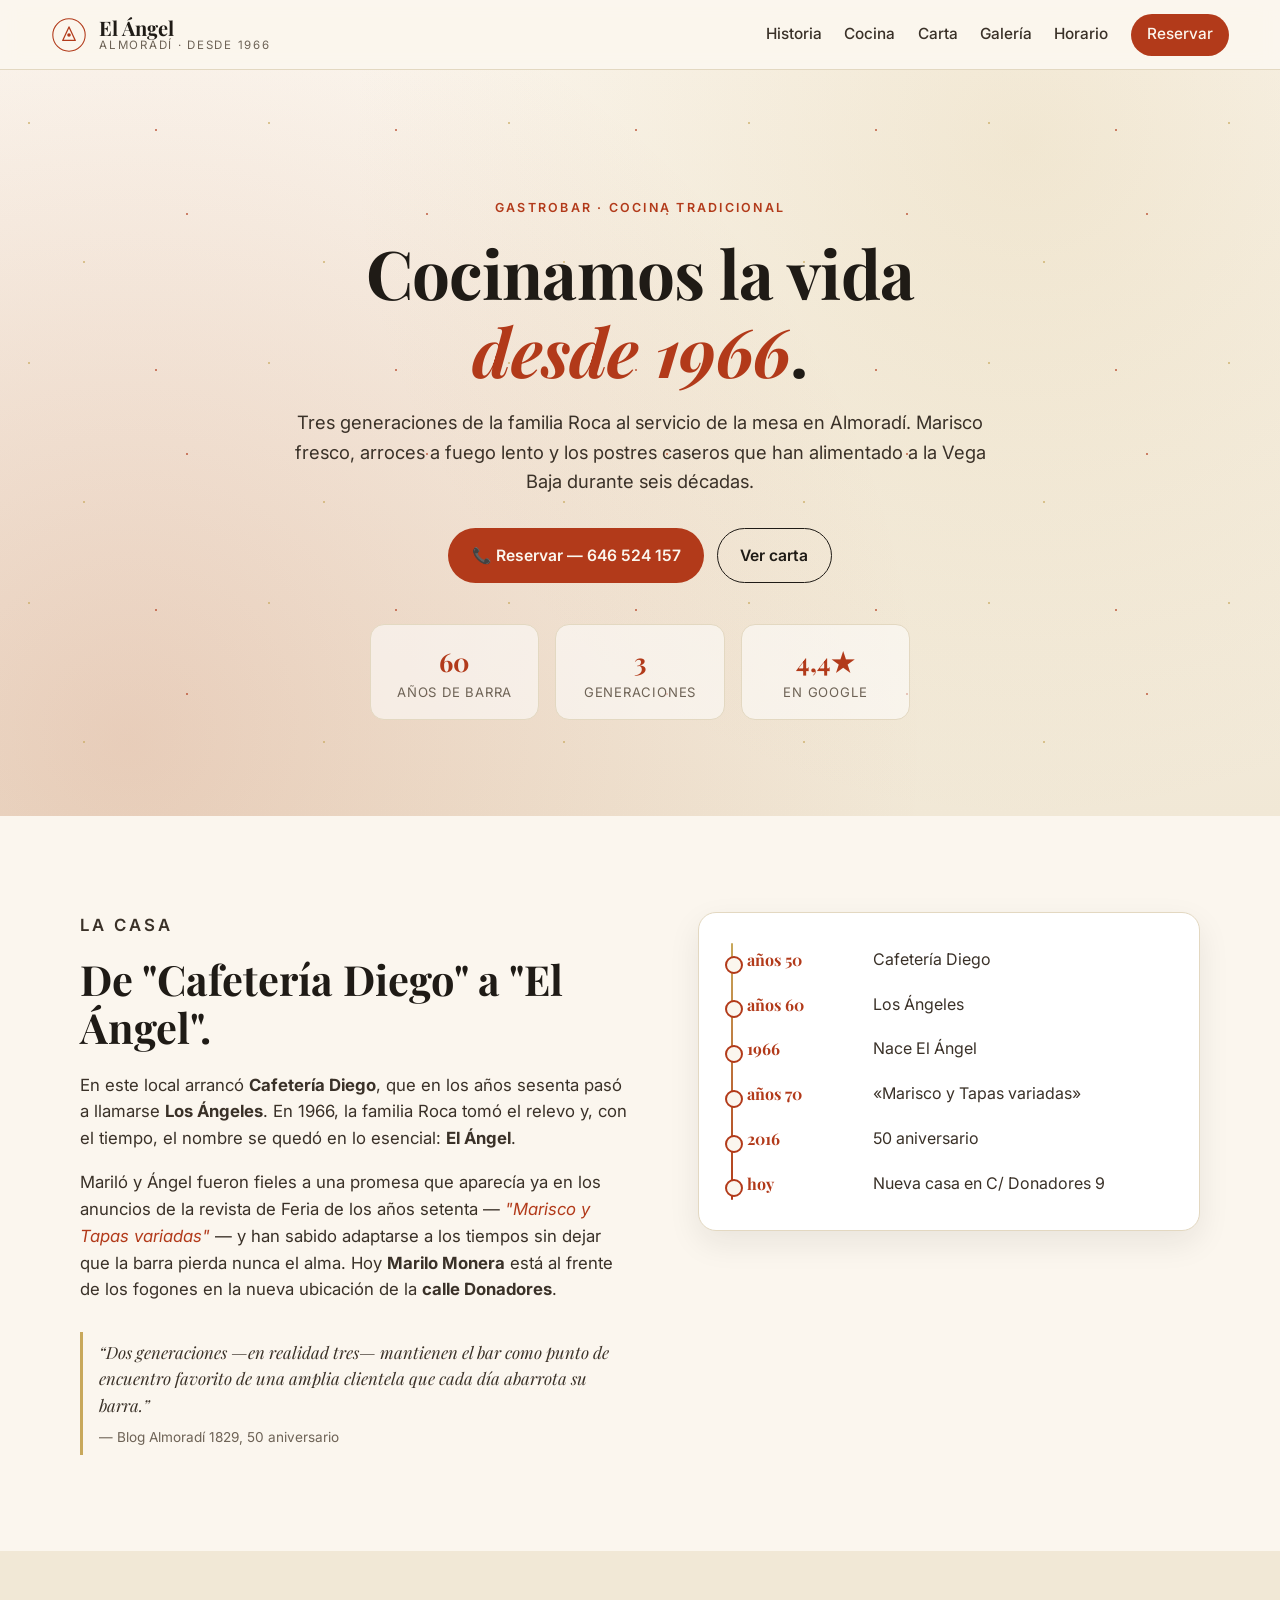
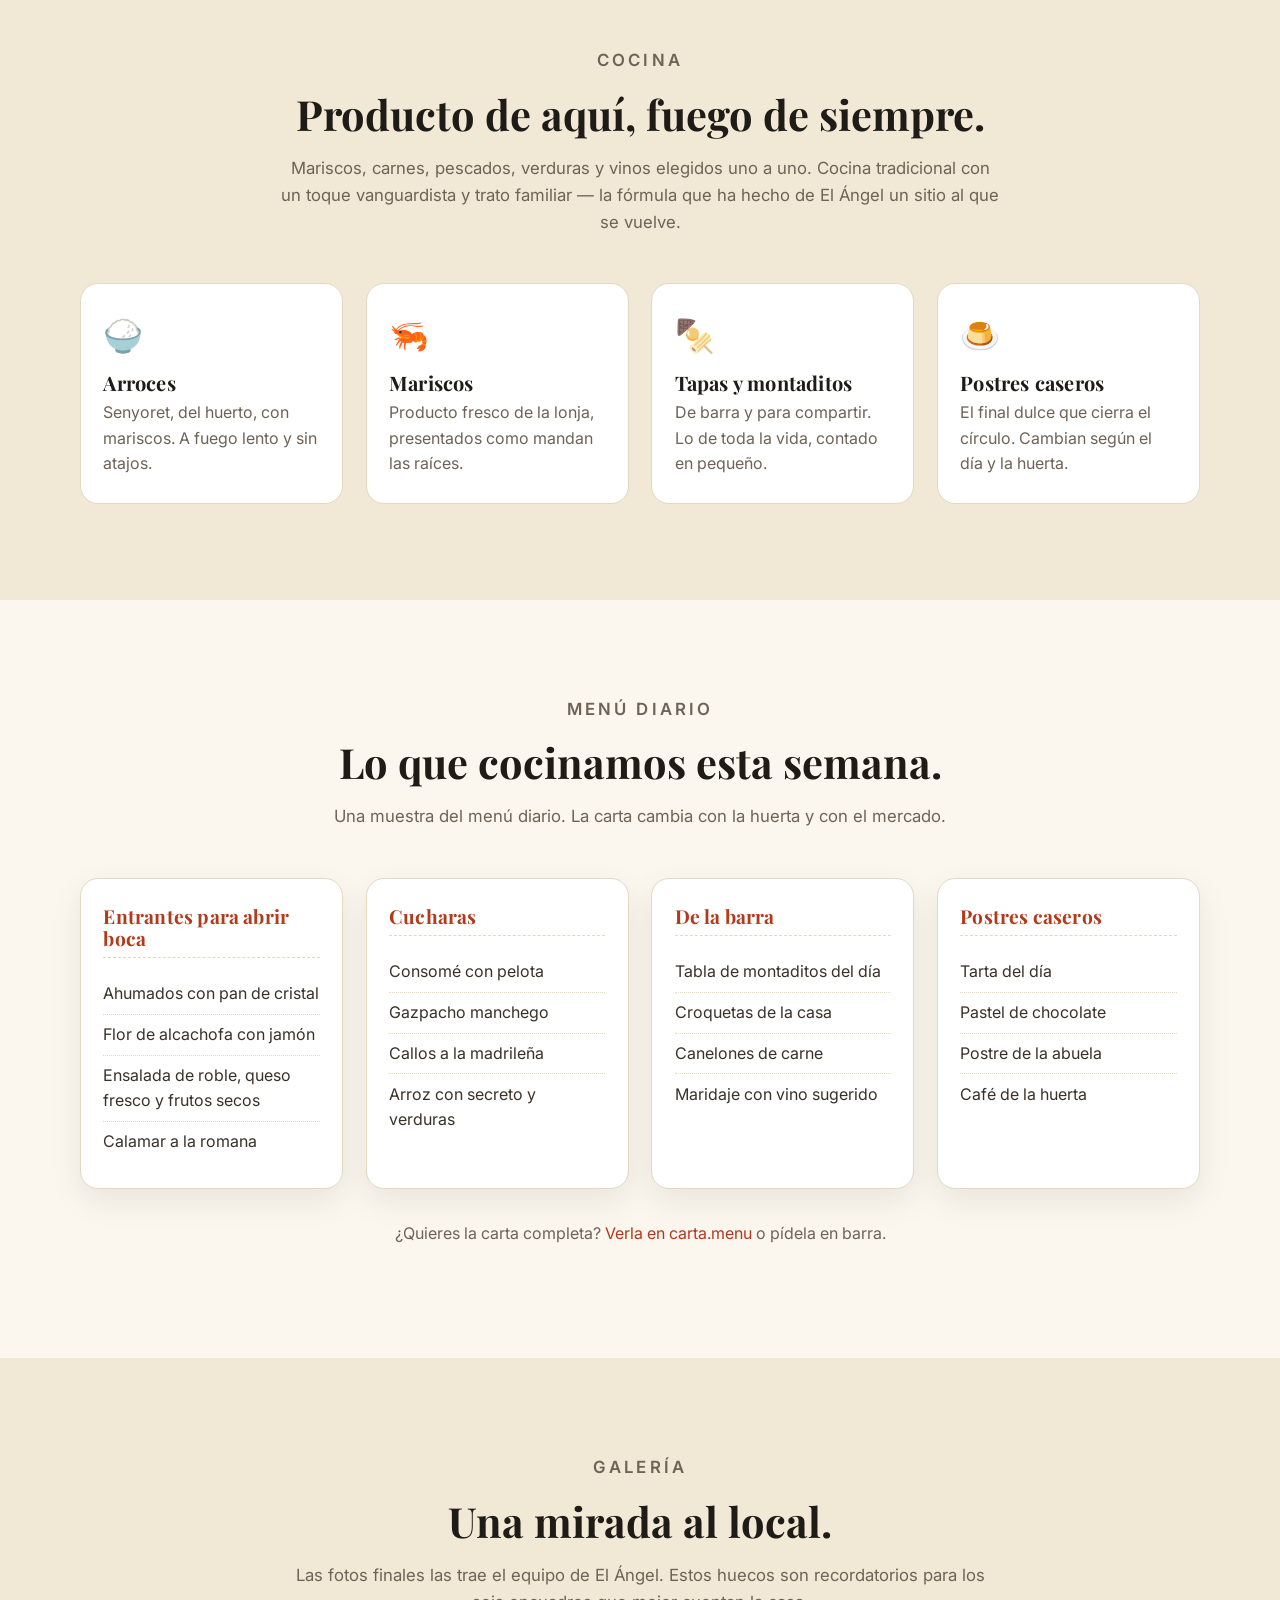
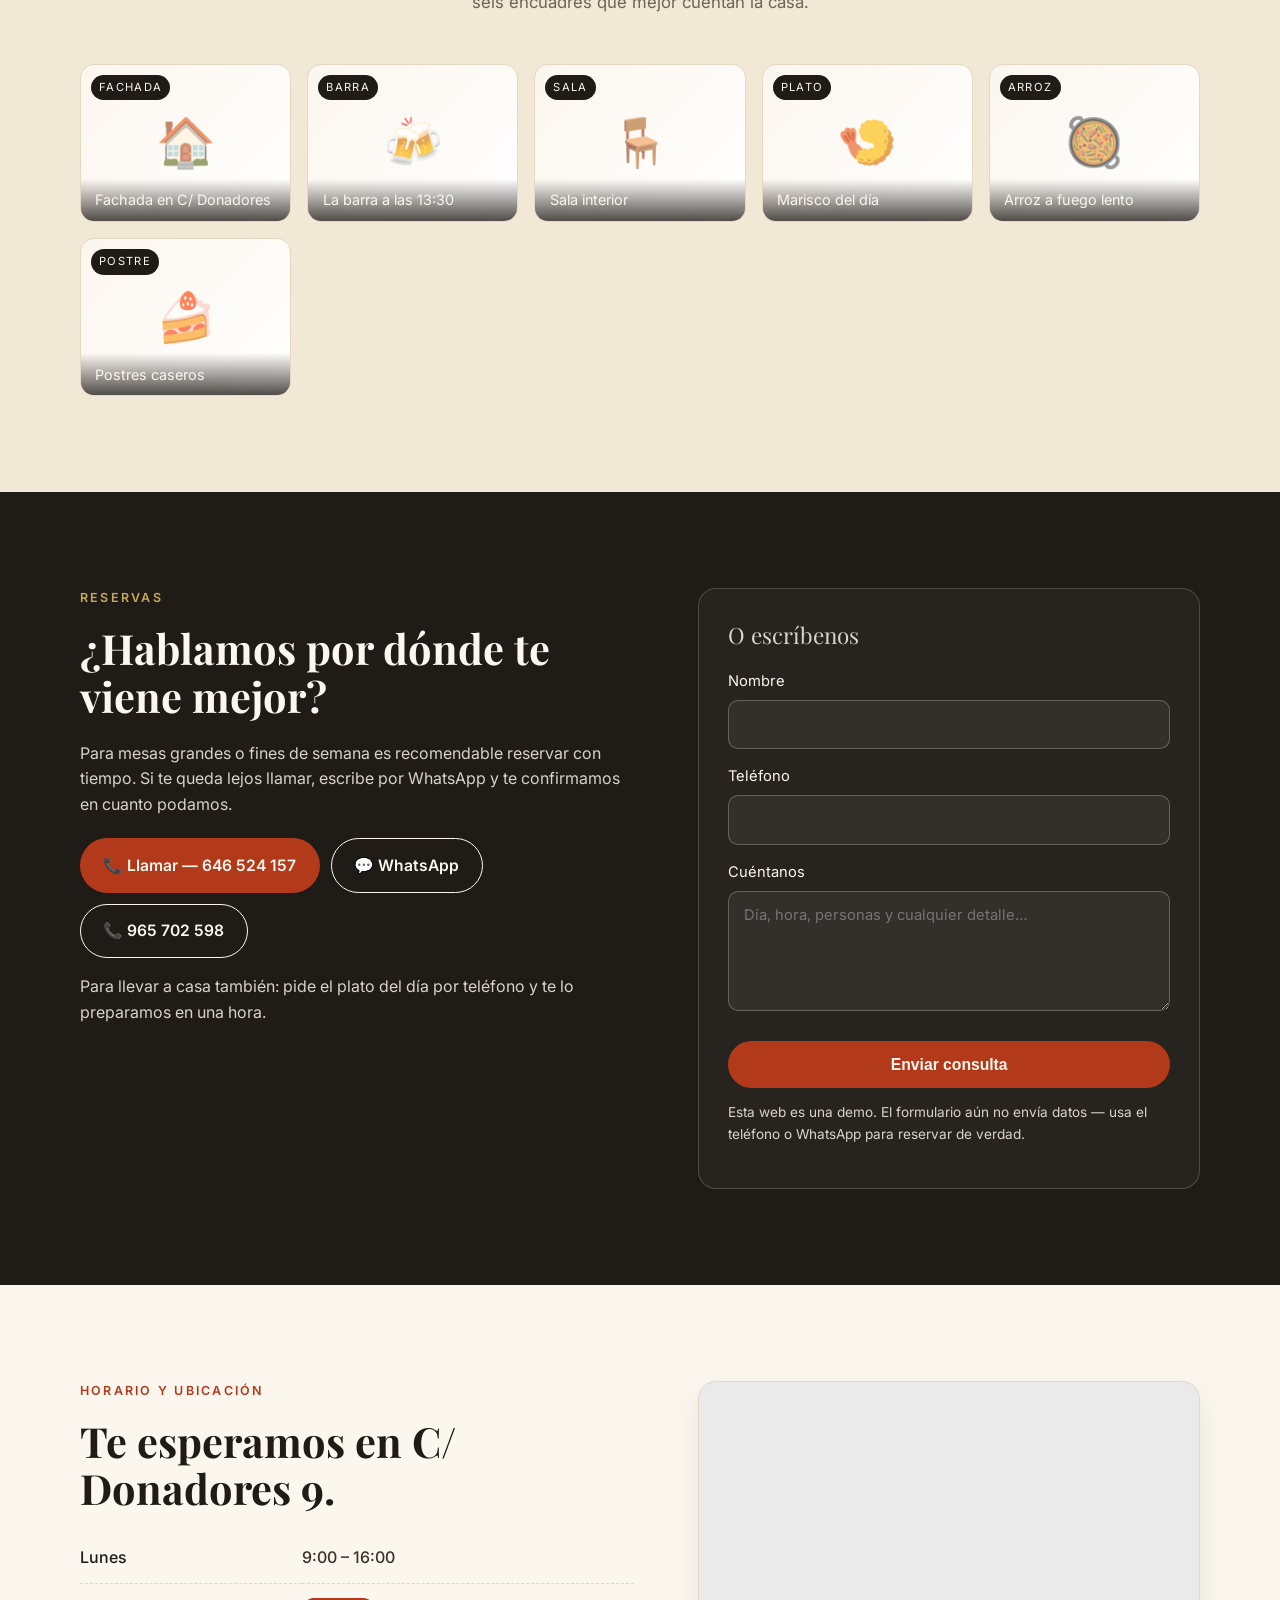
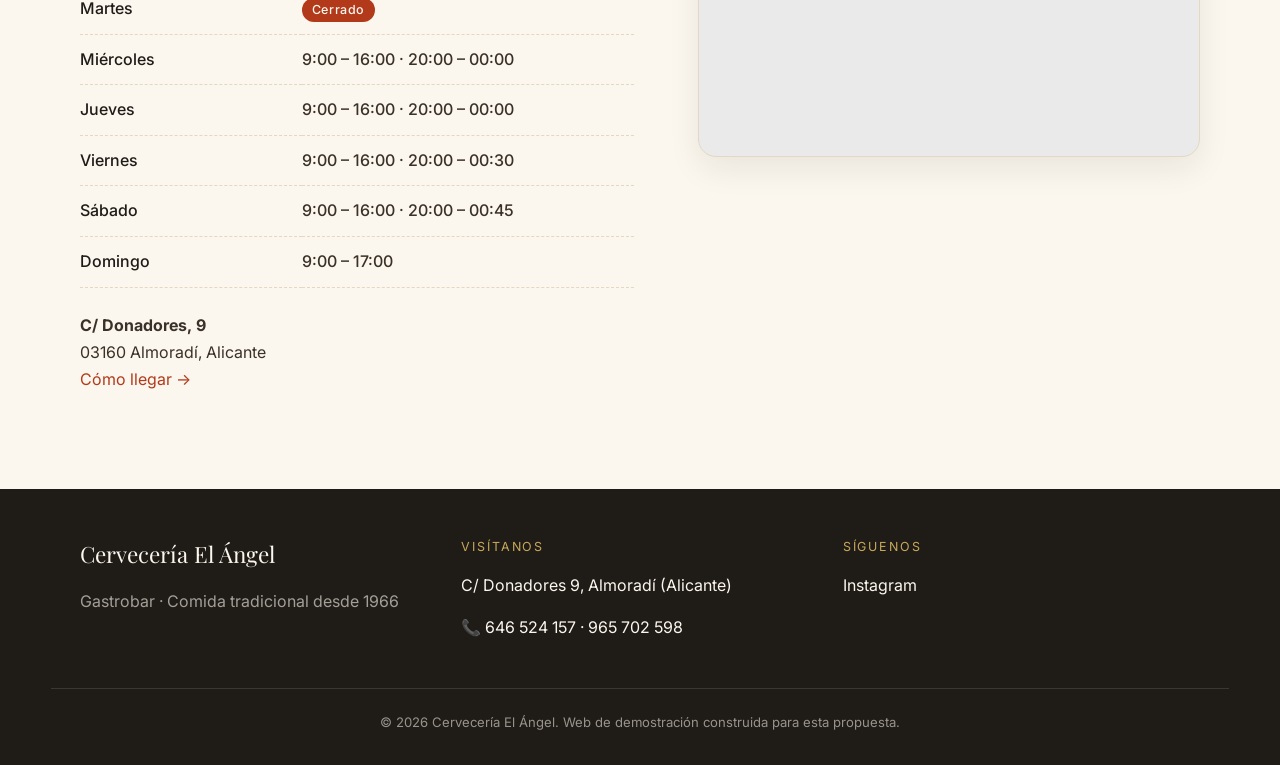
==== index.html @ 7418b35f "chore: inicializa repo de Cervecería El Ángel - Análisis de requisitos del negocio y de la web. - Pr" ====
<!doctype html>
<html lang="es">
<head>
  <meta charset="utf-8">
  <meta name="viewport" content="width=device-width, initial-scale=1">
  <title>Cervecería El Ángel — Almoradí · Cocinamos la Vida desde 1966</title>
  <meta name="description" content="Cervecería El Ángel en Almoradí (Alicante): arroces, mariscos, tapas y postres caseros. Tres generaciones de comida tradicional con toque vanguardista. C/ Donadores 9. Reservas 646 524 157.">
  <meta name="theme-color" content="#1f1b16">

  <link rel="icon" type="image/svg+xml" href="assets/img/favicon.svg">
  <link rel="canonical" href="https://example.com/">

  <meta property="og:type" content="restaurant">
  <meta property="og:title" content="Cervecería El Ángel · Almoradí">
  <meta property="og:description" content="Arroces, mariscos, tapas y postres caseros desde 1966 en el corazón de Almoradí.">
  <meta property="og:locale" content="es_ES">

  <link rel="preconnect" href="https://fonts.googleapis.com">
  <link rel="preconnect" href="https://fonts.gstatic.com" crossorigin>
  <link href="https://fonts.googleapis.com/css2?family=Inter:wght@400;500;600&family=Playfair+Display:ital,wght@0,500;0,700;1,500&display=swap" rel="stylesheet">

  <link rel="stylesheet" href="assets/css/styles.css">

  <script type="application/ld+json">
  {
    "@context": "https://schema.org",
    "@type": "Restaurant",
    "name": "Cervecería bar restaurante El Ángel",
    "image": [],
    "url": "https://example.com/",
    "telephone": "+34646524157",
    "priceRange": "€€",
    "servesCuisine": ["Mediterránea", "Tapas", "Arroces", "Marisco"],
    "address": {
      "@type": "PostalAddress",
      "streetAddress": "C/ Donadores, 9",
      "addressLocality": "Almoradí",
      "addressRegion": "Alicante",
      "postalCode": "03160",
      "addressCountry": "ES"
    },
    "geo": { "@type": "GeoCoordinates", "latitude": 38.1095, "longitude": -0.7898 },
    "openingHoursSpecification": [
      { "@type": "OpeningHoursSpecification", "dayOfWeek": "Monday", "opens": "09:00", "closes": "16:00" },
      { "@type": "OpeningHoursSpecification", "dayOfWeek": "Wednesday", "opens": "09:00", "closes": "16:00" },
      { "@type": "OpeningHoursSpecification", "dayOfWeek": "Wednesday", "opens": "20:00", "closes": "00:00" },
      { "@type": "OpeningHoursSpecification", "dayOfWeek": "Thursday", "opens": "09:00", "closes": "16:00" },
      { "@type": "OpeningHoursSpecification", "dayOfWeek": "Thursday", "opens": "20:00", "closes": "00:00" },
      { "@type": "OpeningHoursSpecification", "dayOfWeek": "Friday", "opens": "09:00", "closes": "16:00" },
      { "@type": "OpeningHoursSpecification", "dayOfWeek": "Friday", "opens": "20:00", "closes": "00:30" },
      { "@type": "OpeningHoursSpecification", "dayOfWeek": "Saturday", "opens": "09:00", "closes": "16:00" },
      { "@type": "OpeningHoursSpecification", "dayOfWeek": "Saturday", "opens": "20:00", "closes": "00:45" },
      { "@type": "OpeningHoursSpecification", "dayOfWeek": "Sunday", "opens": "09:00", "closes": "17:00" }
    ],
    "sameAs": ["https://www.instagram.com/cerveceria_angel_almoradi/"]
  }
  </script>
</head>
<body>

<a class="skip-link" href="#contenido">Saltar al contenido</a>

<header class="site-header" id="cabecera">
  <a class="brand" href="#inicio" aria-label="Inicio">
    <span class="brand-mark" aria-hidden="true">
      <svg viewBox="0 0 40 40" width="36" height="36">
        <circle cx="20" cy="20" r="18" fill="none" stroke="currentColor" stroke-width="1.2"/>
        <path d="M13 26 L20 11 L27 26 Z" fill="none" stroke="currentColor" stroke-width="1.4" stroke-linejoin="round"/>
        <circle cx="20" cy="20" r="2" fill="currentColor"/>
      </svg>
    </span>
    <span class="brand-text">
      <span class="brand-name">El Ángel</span>
      <span class="brand-since">Almoradí · desde 1966</span>
    </span>
  </a>
  <button class="nav-toggle" type="button" aria-expanded="false" aria-controls="menu-principal">
    <span class="sr-only">Abrir menú</span>
    <span class="bars" aria-hidden="true"></span>
  </button>
  <nav id="menu-principal" class="site-nav" aria-label="Principal">
    <a href="#historia">Historia</a>
    <a href="#cocina">Cocina</a>
    <a href="#carta">Carta</a>
    <a href="#galeria">Galería</a>
    <a href="#horario">Horario</a>
    <a href="#contacto" class="nav-cta">Reservar</a>
  </nav>
</header>

<main id="contenido">

  <section class="hero" id="inicio">
    <div class="hero-art" aria-hidden="true"></div>
    <div class="hero-inner">
      <p class="kicker">Gastrobar · Cocina tradicional</p>
      <h1>Cocinamos la vida<br><em>desde 1966</em>.</h1>
      <p class="lede">Tres generaciones de la familia Roca al servicio de la mesa en Almoradí. Marisco fresco, arroces a fuego lento y los postres caseros que han alimentado a la Vega Baja durante seis décadas.</p>
      <div class="hero-cta">
        <a class="btn btn-primary" href="tel:+34646524157">📞 Reservar — 646 524 157</a>
        <a class="btn btn-ghost" href="#carta">Ver carta</a>
      </div>
      <ul class="hero-stats" role="list">
        <li><strong>60</strong><span>años de barra</span></li>
        <li><strong>3</strong><span>generaciones</span></li>
        <li><strong>4,4★</strong><span>en Google</span></li>
      </ul>
    </div>
  </section>

  <section class="section section-historia" id="historia">
    <div class="container two-col">
      <div>
        <p class="kicker">La casa</p>
        <h2>De "Cafetería Diego" a "El Ángel".</h2>
        <p>En este local arrancó <strong>Cafetería Diego</strong>, que en los años sesenta pasó a llamarse <strong>Los Ángeles</strong>. En 1966, la familia Roca tomó el relevo y, con el tiempo, el nombre se quedó en lo esencial: <strong>El Ángel</strong>.</p>
        <p>Mariló y Ángel fueron fieles a una promesa que aparecía ya en los anuncios de la revista de Feria de los años setenta — <em>"Marisco y Tapas variadas"</em> — y han sabido adaptarse a los tiempos sin dejar que la barra pierda nunca el alma. Hoy <strong>Marilo Monera</strong> está al frente de los fogones en la nueva ubicación de la <strong>calle Donadores</strong>.</p>
        <p class="quote">“Dos generaciones —en realidad tres— mantienen el bar como punto de encuentro favorito de una amplia clientela que cada día abarrota su barra.”<span>— Blog Almoradí 1829, 50 aniversario</span></p>
      </div>
      <div class="timeline">
        <ol>
          <li><span class="year">años 50</span><span class="event">Cafetería Diego</span></li>
          <li><span class="year">años 60</span><span class="event">Los Ángeles</span></li>
          <li><span class="year">1966</span><span class="event">Nace El Ángel</span></li>
          <li><span class="year">años 70</span><span class="event">«Marisco y Tapas variadas»</span></li>
          <li><span class="year">2016</span><span class="event">50 aniversario</span></li>
          <li><span class="year">hoy</span><span class="event">Nueva casa en C/ Donadores 9</span></li>
        </ol>
      </div>
    </div>
  </section>

  <section class="section section-cocina" id="cocina">
    <div class="container">
      <header class="section-head">
        <p class="kicker">Cocina</p>
        <h2>Producto de aquí, fuego de siempre.</h2>
        <p>Mariscos, carnes, pescados, verduras y vinos elegidos uno a uno. Cocina tradicional con un toque vanguardista y trato familiar — la fórmula que ha hecho de El Ángel un sitio al que se vuelve.</p>
      </header>
      <ul class="pillars" role="list">
        <li>
          <span class="pillar-icon" aria-hidden="true">🍚</span>
          <h3>Arroces</h3>
          <p>Senyoret, del huerto, con mariscos. A fuego lento y sin atajos.</p>
        </li>
        <li>
          <span class="pillar-icon" aria-hidden="true">🦐</span>
          <h3>Mariscos</h3>
          <p>Producto fresco de la lonja, presentados como mandan las raíces.</p>
        </li>
        <li>
          <span class="pillar-icon" aria-hidden="true">🍢</span>
          <h3>Tapas y montaditos</h3>
          <p>De barra y para compartir. Lo de toda la vida, contado en pequeño.</p>
        </li>
        <li>
          <span class="pillar-icon" aria-hidden="true">🍮</span>
          <h3>Postres caseros</h3>
          <p>El final dulce que cierra el círculo. Cambian según el día y la huerta.</p>
        </li>
      </ul>
    </div>
  </section>

  <section class="section section-carta" id="carta">
    <div class="container">
      <header class="section-head">
        <p class="kicker">Menú diario</p>
        <h2>Lo que cocinamos esta semana.</h2>
        <p>Una muestra del menú diario. La carta cambia con la huerta y con el mercado.</p>
      </header>
      <div class="menu-grid">
        <article class="menu-card">
          <h3>Entrantes para abrir boca</h3>
          <ul>
            <li>Ahumados con pan de cristal</li>
            <li>Flor de alcachofa con jamón</li>
            <li>Ensalada de roble, queso fresco y frutos secos</li>
            <li>Calamar a la romana</li>
          </ul>
        </article>
        <article class="menu-card">
          <h3>Cucharas</h3>
          <ul>
            <li>Consomé con pelota</li>
            <li>Gazpacho manchego</li>
            <li>Callos a la madrileña</li>
            <li>Arroz con secreto y verduras</li>
          </ul>
        </article>
        <article class="menu-card">
          <h3>De la barra</h3>
          <ul>
            <li>Tabla de montaditos del día</li>
            <li>Croquetas de la casa</li>
            <li>Canelones de carne</li>
            <li>Maridaje con vino sugerido</li>
          </ul>
        </article>
        <article class="menu-card">
          <h3>Postres caseros</h3>
          <ul>
            <li>Tarta del día</li>
            <li>Pastel de chocolate</li>
            <li>Postre de la abuela</li>
            <li>Café de la huerta</li>
          </ul>
        </article>
      </div>
      <p class="carta-nota">¿Quieres la carta completa? <a href="https://carta.menu/restaurants/almoradi/cerveceria-angel" rel="noopener" target="_blank">Verla en carta.menu</a> o pídela en barra.</p>
    </div>
  </section>

  <section class="section section-galeria" id="galeria">
    <div class="container">
      <header class="section-head">
        <p class="kicker">Galería</p>
        <h2>Una mirada al local.</h2>
        <p>Las fotos finales las trae el equipo de El Ángel. Estos huecos son recordatorios para los seis encuadres que mejor cuentan la casa.</p>
      </header>
      <div class="gallery">
        <figure data-tag="Fachada"><span aria-hidden="true">🏠</span><figcaption>Fachada en C/ Donadores</figcaption></figure>
        <figure data-tag="Barra"><span aria-hidden="true">🍻</span><figcaption>La barra a las 13:30</figcaption></figure>
        <figure data-tag="Sala"><span aria-hidden="true">🪑</span><figcaption>Sala interior</figcaption></figure>
        <figure data-tag="Plato"><span aria-hidden="true">🍤</span><figcaption>Marisco del día</figcaption></figure>
        <figure data-tag="Arroz"><span aria-hidden="true">🥘</span><figcaption>Arroz a fuego lento</figcaption></figure>
        <figure data-tag="Postre"><span aria-hidden="true">🍰</span><figcaption>Postres caseros</figcaption></figure>
      </div>
    </div>
  </section>

  <section class="section section-reservas" id="contacto">
    <div class="container two-col">
      <div>
        <p class="kicker">Reservas</p>
        <h2>¿Hablamos por dónde te viene mejor?</h2>
        <p>Para mesas grandes o fines de semana es recomendable reservar con tiempo. Si te queda lejos llamar, escribe por WhatsApp y te confirmamos en cuanto podamos.</p>
        <div class="reserve-actions">
          <a class="btn btn-primary" href="tel:+34646524157">📞 Llamar — 646 524 157</a>
          <a class="btn btn-ghost" href="https://wa.me/34646524157?text=Hola%2C+me+gustar%C3%ADa+reservar+mesa+en+El+%C3%81ngel" rel="noopener" target="_blank">💬 WhatsApp</a>
          <a class="btn btn-ghost" href="tel:+34965702598">📞 965 702 598</a>
        </div>
        <p class="muted">Para llevar a casa también: pide el plato del día por teléfono y te lo preparamos en una hora.</p>
      </div>
      <form class="contact-form" onsubmit="return false" aria-label="Consulta rápida">
        <p class="form-title">O escríbenos</p>
        <label>Nombre <input type="text" name="nombre" autocomplete="name" required></label>
        <label>Teléfono <input type="tel" name="tel" inputmode="tel" autocomplete="tel"></label>
        <label>Cuéntanos <textarea rows="4" name="mensaje" placeholder="Día, hora, personas y cualquier detalle…"></textarea></label>
        <button class="btn btn-primary" type="submit">Enviar consulta</button>
        <p class="muted small">Esta web es una demo. El formulario aún no envía datos — usa el teléfono o WhatsApp para reservar de verdad.</p>
      </form>
    </div>
  </section>

  <section class="section section-horario" id="horario">
    <div class="container two-col">
      <div>
        <p class="kicker">Horario y ubicación</p>
        <h2>Te esperamos en C/ Donadores 9.</h2>
        <table class="hours" aria-label="Horario semanal">
          <tbody>
            <tr><th>Lunes</th><td>9:00 – 16:00</td></tr>
            <tr><th>Martes</th><td><span class="badge-closed">Cerrado</span></td></tr>
            <tr><th>Miércoles</th><td>9:00 – 16:00 · 20:00 – 00:00</td></tr>
            <tr><th>Jueves</th><td>9:00 – 16:00 · 20:00 – 00:00</td></tr>
            <tr><th>Viernes</th><td>9:00 – 16:00 · 20:00 – 00:30</td></tr>
            <tr><th>Sábado</th><td>9:00 – 16:00 · 20:00 – 00:45</td></tr>
            <tr><th>Domingo</th><td>9:00 – 17:00</td></tr>
          </tbody>
        </table>
        <address>
          <strong>C/ Donadores, 9</strong><br>
          03160 Almoradí, Alicante<br>
          <a href="https://maps.google.com/?q=Cerveceria+El+Angel+C%2F+Donadores+9+Almorad%C3%AD" rel="noopener" target="_blank">Cómo llegar →</a>
        </address>
      </div>
      <div class="map-wrap">
        <iframe
          title="Mapa de Cervecería El Ángel"
          src="https://www.openstreetmap.org/export/embed.html?bbox=-0.795%2C38.106%2C-0.785%2C38.113&layer=mapnik&marker=38.1095%2C-0.7898"
          loading="lazy"
          referrerpolicy="no-referrer-when-downgrade"></iframe>
      </div>
    </div>
  </section>

</main>

<footer class="site-footer">
  <div class="container footer-grid">
    <div>
      <p class="footer-brand">Cervecería El Ángel</p>
      <p class="muted">Gastrobar · Comida tradicional desde 1966</p>
    </div>
    <div>
      <p class="footer-title">Visítanos</p>
      <p>C/ Donadores 9, Almoradí (Alicante)</p>
      <p>📞 646 524 157 · 965 702 598</p>
    </div>
    <div>
      <p class="footer-title">Síguenos</p>
      <p><a href="https://www.instagram.com/cerveceria_angel_almoradi/" rel="noopener" target="_blank">Instagram</a></p>
    </div>
  </div>
  <p class="legal">© <span id="anyo"></span> Cervecería El Ángel. Web de demostración construida para esta propuesta.</p>
</footer>

<script src="assets/js/main.js" defer></script>
</body>
</html>
---- assets/css/styles.css ----
/* ============ Cervecería El Ángel — estilos ============ */
:root {
  --cream: #fbf6ee;
  --cream-2: #f1e8d6;
  --ink: #1f1b16;
  --ink-2: #3a3128;
  --muted: #6e6356;
  --line: #e3d8c1;
  --terracota: #b23a1a;
  --terracota-d: #8c2d12;
  --oro: #c8a85b;
  --shadow: 0 12px 32px rgba(31, 27, 22, 0.08);
}

* { box-sizing: border-box; }
html { scroll-behavior: smooth; }
body {
  margin: 0;
  font-family: "Inter", system-ui, -apple-system, "Segoe UI", sans-serif;
  font-size: 16px;
  line-height: 1.6;
  color: var(--ink);
  background: var(--cream);
  -webkit-font-smoothing: antialiased;
}

img { max-width: 100%; display: block; }
a { color: var(--terracota); text-decoration: none; }
a:hover, a:focus-visible { text-decoration: underline; text-underline-offset: 3px; }

h1, h2, h3, h4 { font-family: "Playfair Display", Georgia, serif; font-weight: 700; line-height: 1.15; margin: 0 0 .5em; color: var(--ink); }
h1 { font-size: clamp(2.4rem, 5.5vw, 4.2rem); letter-spacing: -0.01em; }
h2 { font-size: clamp(1.8rem, 3.4vw, 2.6rem); }
h3 { font-size: 1.2rem; letter-spacing: 0.01em; }
em { font-style: italic; color: var(--terracota); }

.kicker {
  text-transform: uppercase;
  letter-spacing: 0.18em;
  font-size: 0.78rem;
  color: var(--terracota);
  font-weight: 600;
  margin: 0 0 1rem;
}

.muted { color: var(--muted); }
.small { font-size: 0.85rem; }
.sr-only { position: absolute; width: 1px; height: 1px; overflow: hidden; clip: rect(0 0 0 0); white-space: nowrap; }

.skip-link {
  position: absolute; left: -9999px; top: 0;
  background: var(--ink); color: var(--cream); padding: 12px 16px; z-index: 100;
}
.skip-link:focus { left: 12px; top: 12px; }

.container { width: min(1120px, 92vw); margin: 0 auto; }

/* -------- Header -------- */
.site-header {
  position: sticky; top: 0; z-index: 50;
  display: flex; align-items: center; justify-content: space-between;
  gap: 1rem; padding: 0.85rem 4vw;
  background: rgba(251, 246, 238, 0.86);
  backdrop-filter: saturate(140%) blur(10px);
  -webkit-backdrop-filter: saturate(140%) blur(10px);
  border-bottom: 1px solid var(--line);
}
.brand { display: inline-flex; align-items: center; gap: 0.75rem; color: var(--ink); text-decoration: none; }
.brand-mark { color: var(--terracota); display: inline-flex; }
.brand-text { display: flex; flex-direction: column; line-height: 1.1; }
.brand-name { font-family: "Playfair Display", Georgia, serif; font-weight: 700; font-size: 1.25rem; }
.brand-since { font-size: 0.72rem; letter-spacing: 0.15em; text-transform: uppercase; color: var(--muted); }
.site-nav { display: flex; gap: 1.4rem; align-items: center; }
.site-nav a { color: var(--ink-2); font-weight: 500; font-size: 0.96rem; text-decoration: none; }
.site-nav a:hover { color: var(--terracota); }
.nav-cta {
  background: var(--terracota); color: var(--cream) !important;
  padding: 0.55rem 1rem; border-radius: 999px;
}
.nav-cta:hover { background: var(--terracota-d); text-decoration: none; }

.nav-toggle { display: none; background: none; border: 0; cursor: pointer; padding: 8px; }
.nav-toggle .bars,
.nav-toggle .bars::before,
.nav-toggle .bars::after {
  display: block; width: 22px; height: 2px; background: var(--ink); position: relative;
}
.nav-toggle .bars::before, .nav-toggle .bars::after { content: ""; position: absolute; left: 0; }
.nav-toggle .bars::before { top: -6px; }
.nav-toggle .bars::after { top: 6px; }

@media (max-width: 760px) {
  .nav-toggle { display: block; }
  .site-nav {
    position: absolute; top: 100%; right: 4vw; left: 4vw;
    flex-direction: column; align-items: stretch; gap: 0;
    background: var(--cream); border: 1px solid var(--line); border-radius: 14px;
    padding: 0.5rem; margin-top: 0.5rem; box-shadow: var(--shadow);
    transform: translateY(-8px); opacity: 0; pointer-events: none;
    transition: opacity .18s ease, transform .18s ease;
  }
  .site-nav a { padding: 0.7rem 0.9rem; border-radius: 8px; }
  .site-nav.is-open { transform: translateY(0); opacity: 1; pointer-events: auto; }
}

/* -------- Buttons -------- */
.btn {
  display: inline-flex; align-items: center; gap: 0.45rem;
  padding: 0.85rem 1.4rem;
  border-radius: 999px; border: 1px solid transparent;
  font-weight: 600; font-size: 0.98rem; cursor: pointer;
  text-decoration: none; transition: transform .15s ease, background .15s ease, color .15s ease, border-color .15s ease;
}
.btn:hover { text-decoration: none; transform: translateY(-1px); }
.btn-primary { background: var(--terracota); color: var(--cream); }
.btn-primary:hover { background: var(--terracota-d); color: var(--cream); }
.btn-ghost { background: transparent; color: var(--ink); border-color: var(--ink); }
.btn-ghost:hover { background: var(--ink); color: var(--cream); }

/* -------- Hero -------- */
.hero {
  position: relative; isolation: isolate;
  padding: clamp(5rem, 10vw, 8rem) 4vw clamp(4rem, 8vw, 6rem);
  background:
    radial-gradient(circle at 80% 10%, rgba(200, 168, 91, 0.18), transparent 55%),
    radial-gradient(circle at 10% 90%, rgba(178, 58, 26, 0.16), transparent 60%),
    linear-gradient(180deg, var(--cream) 0%, var(--cream-2) 100%);
  overflow: hidden;
}
.hero-art {
  position: absolute; inset: 0; z-index: -1; opacity: 0.6;
  background-image:
    radial-gradient(2px 2px at 12% 22%, var(--oro) 50%, transparent 51%),
    radial-gradient(2px 2px at 78% 60%, var(--terracota) 50%, transparent 51%),
    radial-gradient(2px 2px at 35% 80%, var(--oro) 50%, transparent 51%),
    radial-gradient(2px 2px at 65% 25%, var(--terracota) 50%, transparent 51%);
  background-size: 240px 240px;
  filter: blur(0.2px);
}
.hero-inner { max-width: 880px; margin: 0 auto; text-align: center; }
.hero h1 { margin: 0 0 1.2rem; }
.hero .lede { font-size: 1.15rem; color: var(--ink-2); max-width: 60ch; margin: 0 auto 2rem; }
.hero-cta { display: flex; gap: 0.8rem; justify-content: center; flex-wrap: wrap; margin-bottom: 2.6rem; }

.hero-stats {
  list-style: none; padding: 0; margin: 0;
  display: grid; grid-template-columns: repeat(3, minmax(0,1fr));
  gap: 1rem; max-width: 540px; margin-inline: auto;
}
.hero-stats li {
  display: flex; flex-direction: column; align-items: center;
  padding: 1rem; background: rgba(255,255,255,0.55);
  border: 1px solid var(--line); border-radius: 14px;
}
.hero-stats strong { font-family: "Playfair Display", Georgia, serif; font-size: 1.6rem; color: var(--terracota); }
.hero-stats span { font-size: 0.82rem; color: var(--muted); letter-spacing: 0.06em; text-transform: uppercase; }

/* -------- Sections base -------- */
.section { padding: clamp(4rem, 8vw, 6rem) 0; }
.section-head { max-width: 720px; margin: 0 auto 3rem; text-align: center; }
.section-head h2 { margin-bottom: 0.6rem; }
.section-head p { color: var(--muted); font-size: 1.05rem; }

.two-col {
  display: grid; gap: clamp(2rem, 5vw, 4rem);
  grid-template-columns: 1fr;
}
@media (min-width: 820px) {
  .two-col { grid-template-columns: 1.05fr 0.95fr; align-items: start; }
}

/* -------- Historia -------- */
.section-historia { background: var(--cream); }
.section-historia p { color: var(--ink-2); font-size: 1.05rem; }
.quote {
  border-left: 3px solid var(--oro);
  padding: 0.4rem 0 0.4rem 1rem;
  font-style: italic; color: var(--ink-2); margin: 1.8rem 0 0;
  font-family: "Playfair Display", Georgia, serif; font-size: 1.15rem;
}
.quote span { display: block; margin-top: 0.5rem; font-style: normal; font-family: "Inter", sans-serif; font-size: 0.85rem; color: var(--muted); }

.timeline { background: #fff; border: 1px solid var(--line); border-radius: 18px; padding: 1.5rem; box-shadow: var(--shadow); }
.timeline ol { list-style: none; padding: 0; margin: 0; position: relative; }
.timeline ol::before {
  content: ""; position: absolute; left: 8px; top: 6px; bottom: 6px; width: 2px;
  background: linear-gradient(180deg, var(--oro), var(--terracota));
  border-radius: 2px;
}
.timeline li { display: grid; grid-template-columns: 110px 1fr; gap: 1rem; padding: 0.6rem 0 0.6rem 24px; position: relative; }
.timeline li::before {
  content: ""; position: absolute; left: 2px; top: 1.15rem;
  width: 14px; height: 14px; background: var(--cream);
  border: 2px solid var(--terracota); border-radius: 50%;
}
.timeline .year { font-family: "Playfair Display", Georgia, serif; color: var(--terracota); font-weight: 700; }
.timeline .event { color: var(--ink-2); }

/* -------- Cocina -------- */
.section-cocina { background: var(--cream-2); }
.pillars {
  list-style: none; padding: 0; margin: 0;
  display: grid; grid-template-columns: repeat(auto-fit, minmax(220px, 1fr));
  gap: 1.4rem;
}
.pillars li {
  background: #fff; border-radius: 18px; padding: 1.6rem 1.4rem;
  border: 1px solid var(--line); transition: transform .2s ease, box-shadow .2s ease;
}
.pillars li:hover { transform: translateY(-3px); box-shadow: var(--shadow); }
.pillar-icon { font-size: 2rem; display: block; margin-bottom: 0.6rem; }
.pillars h3 { margin: 0 0 0.4rem; font-size: 1.25rem; }
.pillars p { margin: 0; color: var(--muted); }

/* -------- Carta -------- */
.section-carta { background: var(--cream); }
.menu-grid {
  display: grid; gap: 1.4rem;
  grid-template-columns: repeat(auto-fit, minmax(260px, 1fr));
}
.menu-card {
  background: #fff; border: 1px solid var(--line); border-radius: 18px;
  padding: 1.6rem 1.4rem; box-shadow: var(--shadow);
}
.menu-card h3 {
  margin: 0 0 1rem; padding-bottom: 0.5rem;
  border-bottom: 1px dashed var(--line);
  color: var(--terracota); font-family: "Playfair Display", Georgia, serif;
}
.menu-card ul { list-style: none; padding: 0; margin: 0; }
.menu-card li { padding: 0.45rem 0; border-bottom: 1px dotted var(--line); color: var(--ink-2); }
.menu-card li:last-child { border-bottom: 0; }
.carta-nota { text-align: center; margin-top: 2rem; color: var(--muted); }

/* -------- Galería -------- */
.section-galeria { background: var(--cream-2); }
.gallery {
  display: grid; gap: 1rem;
  grid-template-columns: repeat(auto-fit, minmax(200px, 1fr));
}
.gallery figure {
  margin: 0; aspect-ratio: 4 / 3; position: relative; overflow: hidden;
  background: linear-gradient(135deg, var(--cream), #fff);
  border: 1px solid var(--line); border-radius: 14px;
  display: flex; align-items: center; justify-content: center;
}
.gallery figure span { font-size: 3rem; opacity: 0.7; }
.gallery figure::before {
  content: attr(data-tag);
  position: absolute; top: 10px; left: 10px;
  font-size: 0.7rem; letter-spacing: 0.12em; text-transform: uppercase;
  background: var(--ink); color: var(--cream); padding: 4px 8px; border-radius: 999px;
}
.gallery figcaption {
  position: absolute; bottom: 0; left: 0; right: 0;
  padding: 0.6rem 0.9rem; font-size: 0.9rem;
  background: linear-gradient(0deg, rgba(31,27,22,0.78), rgba(31,27,22,0));
  color: var(--cream);
}

/* -------- Reservas -------- */
.section-reservas { background: var(--ink); color: var(--cream); }
.section-reservas h2 { color: var(--cream); }
.section-reservas .kicker { color: var(--oro); }
.section-reservas p { color: rgba(251, 246, 238, 0.84); }
.reserve-actions { display: flex; gap: 0.7rem; flex-wrap: wrap; margin: 1.3rem 0 1rem; }
.section-reservas .btn-ghost { color: var(--cream); border-color: var(--cream); }
.section-reservas .btn-ghost:hover { background: var(--cream); color: var(--ink); }

.contact-form {
  background: rgba(255, 255, 255, 0.04);
  border: 1px solid rgba(251, 246, 238, 0.18);
  border-radius: 18px; padding: 1.8rem;
}
.form-title { font-family: "Playfair Display", Georgia, serif; font-size: 1.4rem; margin: 0 0 1rem; }
.contact-form label { display: block; margin-bottom: 1rem; font-size: 0.92rem; }
.contact-form input, .contact-form textarea {
  width: 100%; margin-top: 0.4rem; padding: 0.75rem 0.9rem;
  background: rgba(251, 246, 238, 0.06); color: var(--cream);
  border: 1px solid rgba(251, 246, 238, 0.25); border-radius: 10px;
  font: inherit;
}
.contact-form input:focus, .contact-form textarea:focus {
  outline: 2px solid var(--oro); outline-offset: 2px; border-color: var(--oro);
}
.contact-form .btn { width: 100%; justify-content: center; margin-top: 0.4rem; }

/* -------- Horario -------- */
.section-horario { background: var(--cream); }
.hours { width: 100%; border-collapse: collapse; margin: 1rem 0 1.5rem; }
.hours th, .hours td { text-align: left; padding: 0.75rem 0; border-bottom: 1px dashed var(--line); font-weight: 500; }
.hours th { color: var(--ink); width: 40%; }
.hours td { color: var(--ink-2); }
.badge-closed {
  display: inline-block; background: var(--terracota); color: var(--cream);
  padding: 2px 10px; border-radius: 999px; font-size: 0.78rem; letter-spacing: 0.05em;
}
address { font-style: normal; color: var(--ink-2); line-height: 1.7; }
.map-wrap {
  border-radius: 18px; overflow: hidden; border: 1px solid var(--line);
  box-shadow: var(--shadow); aspect-ratio: 4 / 3; background: #eaeaea;
}
.map-wrap iframe { width: 100%; height: 100%; border: 0; display: block; }

/* -------- Footer -------- */
.site-footer { background: var(--ink); color: var(--cream); padding: 3rem 4vw 2rem; }
.footer-grid {
  display: grid; gap: 1.5rem;
  grid-template-columns: repeat(auto-fit, minmax(220px, 1fr));
  margin-bottom: 2rem;
}
.footer-brand { font-family: "Playfair Display", Georgia, serif; font-size: 1.4rem; margin: 0 0 0.3rem; }
.footer-title { text-transform: uppercase; letter-spacing: 0.15em; font-size: 0.78rem; color: var(--oro); margin: 0 0 0.4rem; }
.site-footer a { color: var(--cream); }
.site-footer .muted { color: rgba(251, 246, 238, 0.6); }
.legal { text-align: center; font-size: 0.82rem; color: rgba(251, 246, 238, 0.55); border-top: 1px solid rgba(251, 246, 238, 0.12); padding-top: 1.4rem; margin: 0; }

/* -------- Accessibility -------- */
@media (prefers-reduced-motion: reduce) {
  * { transition: none !important; animation: none !important; scroll-behavior: auto !important; }
}
:focus-visible { outline: 2px solid var(--terracota); outline-offset: 3px; border-radius: 6px; }
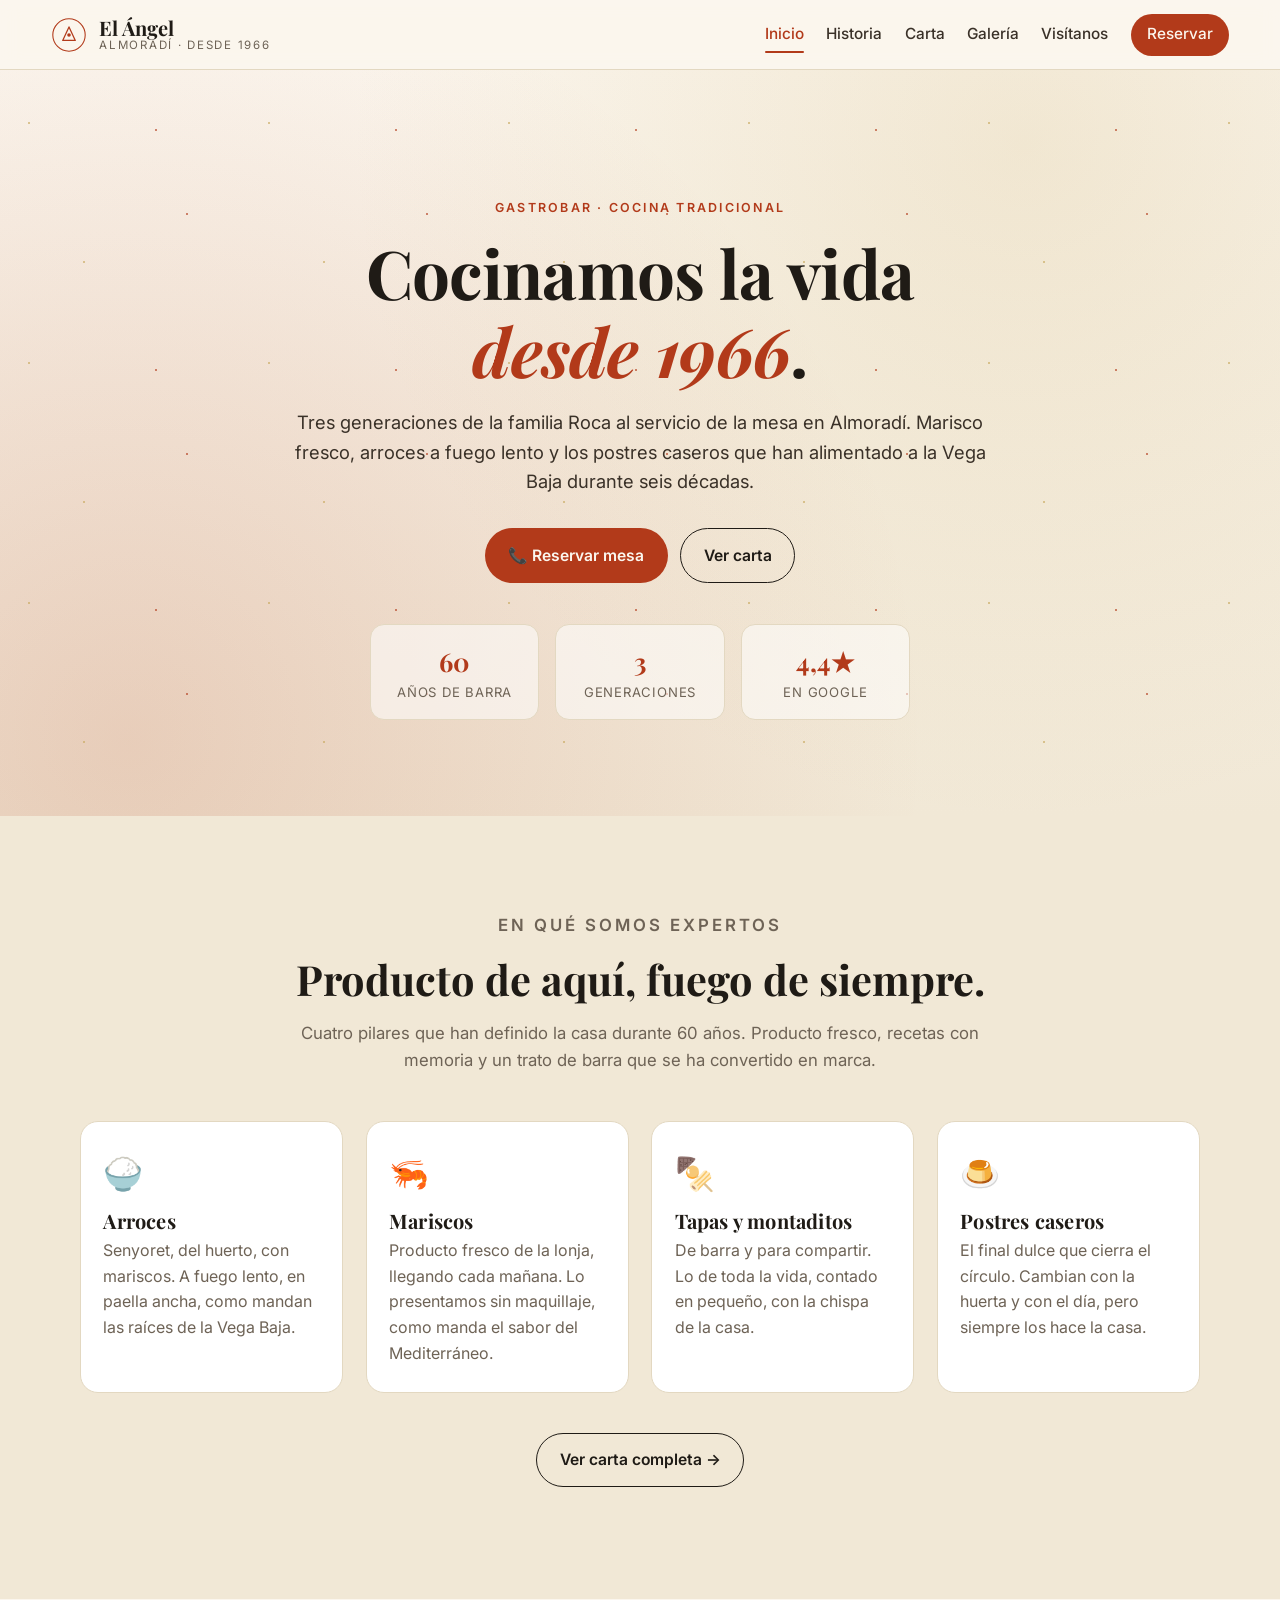
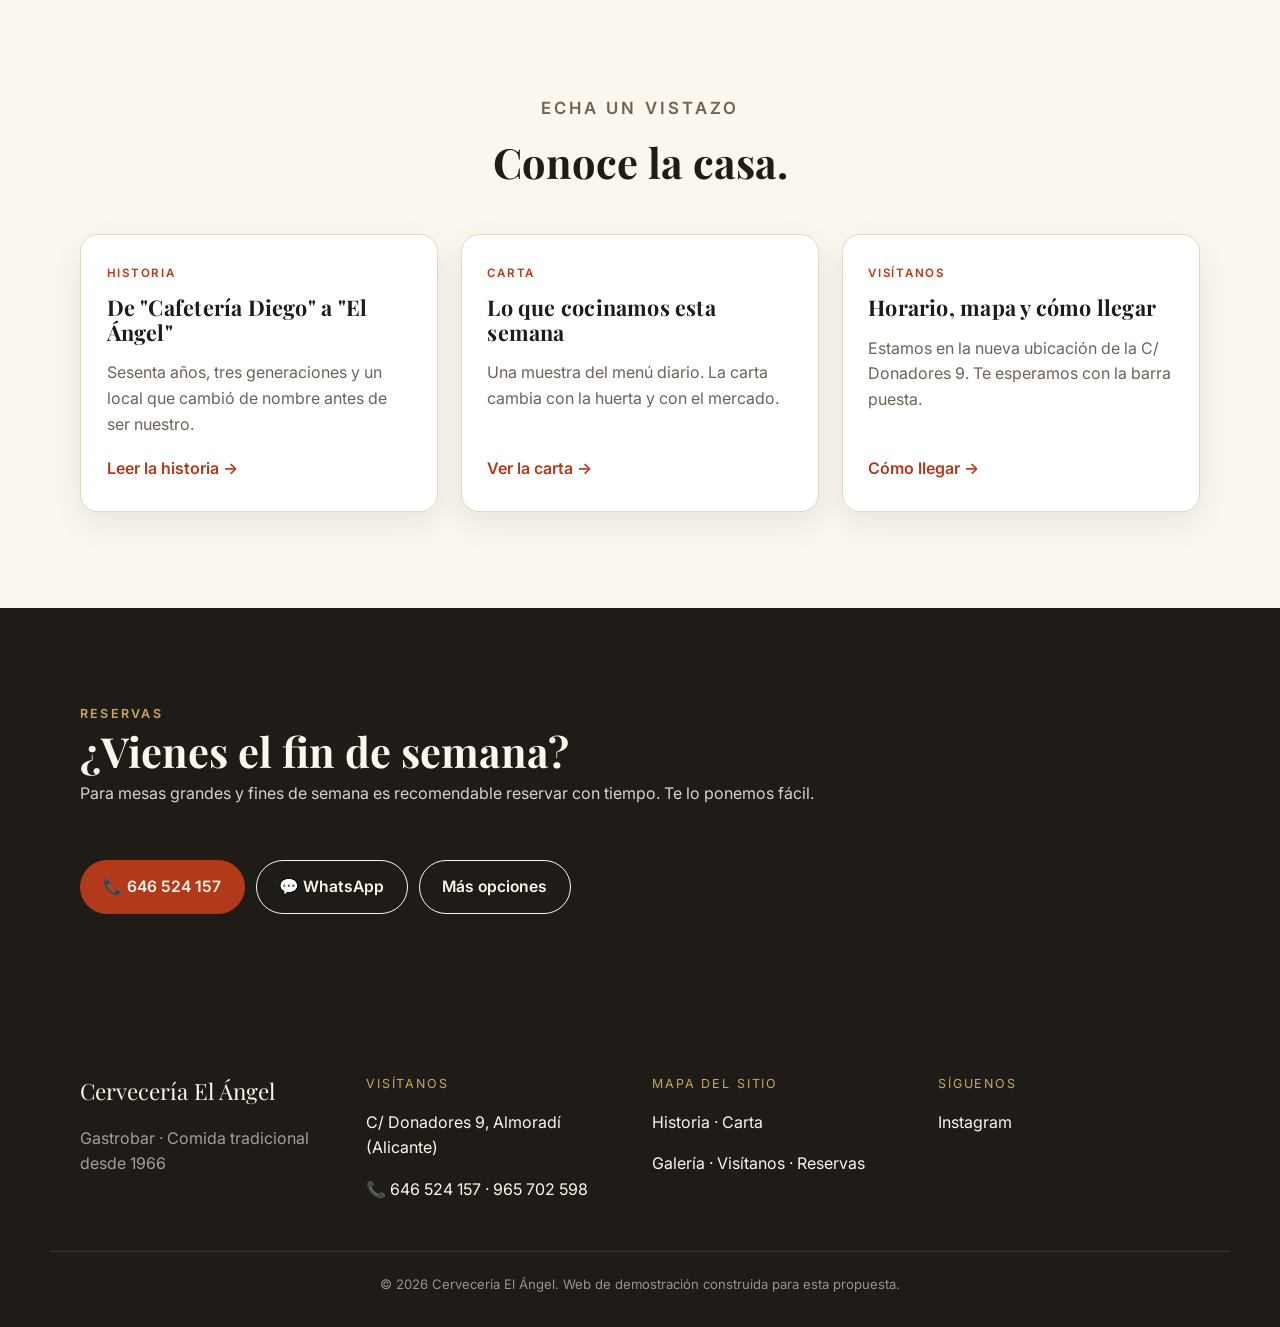
==== commit 2f26501f: "﻿feat: divide la web en paginas separadas Inicio destaca pilares de especialidad. Historia, Carta, G" ====
--- a/index.html
+++ b/index.html
@@ -4,11 +4,9 @@
   <meta charset="utf-8">
   <meta name="viewport" content="width=device-width, initial-scale=1">
   <title>Cervecería El Ángel — Almoradí · Cocinamos la Vida desde 1966</title>
-  <meta name="description" content="Cervecería El Ángel en Almoradí (Alicante): arroces, mariscos, tapas y postres caseros. Tres generaciones de comida tradicional con toque vanguardista. C/ Donadores 9. Reservas 646 524 157.">
+  <meta name="description" content="Cervecería El Ángel en Almoradí (Alicante): arroces, mariscos, tapas y postres caseros desde 1966. Tres generaciones de comida tradicional con toque vanguardista.">
   <meta name="theme-color" content="#1f1b16">
-
   <link rel="icon" type="image/svg+xml" href="assets/img/favicon.svg">
-  <link rel="canonical" href="https://example.com/">
 
   <meta property="og:type" content="restaurant">
   <meta property="og:title" content="Cervecería El Ángel · Almoradí">
@@ -18,7 +16,6 @@
   <link rel="preconnect" href="https://fonts.googleapis.com">
   <link rel="preconnect" href="https://fonts.gstatic.com" crossorigin>
   <link href="https://fonts.googleapis.com/css2?family=Inter:wght@400;500;600&family=Playfair+Display:ital,wght@0,500;0,700;1,500&display=swap" rel="stylesheet">
-
   <link rel="stylesheet" href="assets/css/styles.css">
 
   <script type="application/ld+json">
@@ -26,8 +23,6 @@
     "@context": "https://schema.org",
     "@type": "Restaurant",
     "name": "Cervecería bar restaurante El Ángel",
-    "image": [],
-    "url": "https://example.com/",
     "telephone": "+34646524157",
     "priceRange": "€€",
     "servesCuisine": ["Mediterránea", "Tapas", "Arroces", "Marisco"],
@@ -40,65 +35,45 @@
       "addressCountry": "ES"
     },
     "geo": { "@type": "GeoCoordinates", "latitude": 38.1095, "longitude": -0.7898 },
-    "openingHoursSpecification": [
-      { "@type": "OpeningHoursSpecification", "dayOfWeek": "Monday", "opens": "09:00", "closes": "16:00" },
-      { "@type": "OpeningHoursSpecification", "dayOfWeek": "Wednesday", "opens": "09:00", "closes": "16:00" },
-      { "@type": "OpeningHoursSpecification", "dayOfWeek": "Wednesday", "opens": "20:00", "closes": "00:00" },
-      { "@type": "OpeningHoursSpecification", "dayOfWeek": "Thursday", "opens": "09:00", "closes": "16:00" },
-      { "@type": "OpeningHoursSpecification", "dayOfWeek": "Thursday", "opens": "20:00", "closes": "00:00" },
-      { "@type": "OpeningHoursSpecification", "dayOfWeek": "Friday", "opens": "09:00", "closes": "16:00" },
-      { "@type": "OpeningHoursSpecification", "dayOfWeek": "Friday", "opens": "20:00", "closes": "00:30" },
-      { "@type": "OpeningHoursSpecification", "dayOfWeek": "Saturday", "opens": "09:00", "closes": "16:00" },
-      { "@type": "OpeningHoursSpecification", "dayOfWeek": "Saturday", "opens": "20:00", "closes": "00:45" },
-      { "@type": "OpeningHoursSpecification", "dayOfWeek": "Sunday", "opens": "09:00", "closes": "17:00" }
-    ],
     "sameAs": ["https://www.instagram.com/cerveceria_angel_almoradi/"]
   }
   </script>
 </head>
 <body>
-
 <a class="skip-link" href="#contenido">Saltar al contenido</a>
 
-<header class="site-header" id="cabecera">
-  <a class="brand" href="#inicio" aria-label="Inicio">
+<header class="site-header">
+  <a class="brand" href="index.html" aria-label="Inicio">
     <span class="brand-mark" aria-hidden="true">
-      <svg viewBox="0 0 40 40" width="36" height="36">
-        <circle cx="20" cy="20" r="18" fill="none" stroke="currentColor" stroke-width="1.2"/>
-        <path d="M13 26 L20 11 L27 26 Z" fill="none" stroke="currentColor" stroke-width="1.4" stroke-linejoin="round"/>
-        <circle cx="20" cy="20" r="2" fill="currentColor"/>
-      </svg>
+      <svg viewBox="0 0 40 40" width="36" height="36"><circle cx="20" cy="20" r="18" fill="none" stroke="currentColor" stroke-width="1.2"/><path d="M13 26 L20 11 L27 26 Z" fill="none" stroke="currentColor" stroke-width="1.4" stroke-linejoin="round"/><circle cx="20" cy="20" r="2" fill="currentColor"/></svg>
     </span>
     <span class="brand-text">
       <span class="brand-name">El Ángel</span>
       <span class="brand-since">Almoradí · desde 1966</span>
     </span>
   </a>
-  <button class="nav-toggle" type="button" aria-expanded="false" aria-controls="menu-principal">
-    <span class="sr-only">Abrir menú</span>
-    <span class="bars" aria-hidden="true"></span>
-  </button>
+  <button class="nav-toggle" type="button" aria-expanded="false" aria-controls="menu-principal"><span class="sr-only">Abrir menú</span><span class="bars" aria-hidden="true"></span></button>
   <nav id="menu-principal" class="site-nav" aria-label="Principal">
-    <a href="#historia">Historia</a>
-    <a href="#cocina">Cocina</a>
-    <a href="#carta">Carta</a>
-    <a href="#galeria">Galería</a>
-    <a href="#horario">Horario</a>
-    <a href="#contacto" class="nav-cta">Reservar</a>
+    <a href="index.html" class="is-active">Inicio</a>
+    <a href="historia.html">Historia</a>
+    <a href="carta.html">Carta</a>
+    <a href="galeria.html">Galería</a>
+    <a href="visitanos.html">Visítanos</a>
+    <a href="reservas.html" class="nav-cta">Reservar</a>
   </nav>
 </header>
 
 <main id="contenido">
 
-  <section class="hero" id="inicio">
+  <section class="hero">
     <div class="hero-art" aria-hidden="true"></div>
     <div class="hero-inner">
       <p class="kicker">Gastrobar · Cocina tradicional</p>
       <h1>Cocinamos la vida<br><em>desde 1966</em>.</h1>
       <p class="lede">Tres generaciones de la familia Roca al servicio de la mesa en Almoradí. Marisco fresco, arroces a fuego lento y los postres caseros que han alimentado a la Vega Baja durante seis décadas.</p>
       <div class="hero-cta">
-        <a class="btn btn-primary" href="tel:+34646524157">📞 Reservar — 646 524 157</a>
-        <a class="btn btn-ghost" href="#carta">Ver carta</a>
+        <a class="btn btn-primary" href="reservas.html">📞 Reservar mesa</a>
+        <a class="btn btn-ghost" href="carta.html">Ver carta</a>
       </div>
       <ul class="hero-stats" role="list">
         <li><strong>60</strong><span>años de barra</span></li>
@@ -108,179 +83,79 @@
     </div>
   </section>
 
-  <section class="section section-historia" id="historia">
-    <div class="container two-col">
-      <div>
-        <p class="kicker">La casa</p>
-        <h2>De "Cafetería Diego" a "El Ángel".</h2>
-        <p>En este local arrancó <strong>Cafetería Diego</strong>, que en los años sesenta pasó a llamarse <strong>Los Ángeles</strong>. En 1966, la familia Roca tomó el relevo y, con el tiempo, el nombre se quedó en lo esencial: <strong>El Ángel</strong>.</p>
-        <p>Mariló y Ángel fueron fieles a una promesa que aparecía ya en los anuncios de la revista de Feria de los años setenta — <em>"Marisco y Tapas variadas"</em> — y han sabido adaptarse a los tiempos sin dejar que la barra pierda nunca el alma. Hoy <strong>Marilo Monera</strong> está al frente de los fogones en la nueva ubicación de la <strong>calle Donadores</strong>.</p>
-        <p class="quote">“Dos generaciones —en realidad tres— mantienen el bar como punto de encuentro favorito de una amplia clientela que cada día abarrota su barra.”<span>— Blog Almoradí 1829, 50 aniversario</span></p>
-      </div>
-      <div class="timeline">
-        <ol>
-          <li><span class="year">años 50</span><span class="event">Cafetería Diego</span></li>
-          <li><span class="year">años 60</span><span class="event">Los Ángeles</span></li>
-          <li><span class="year">1966</span><span class="event">Nace El Ángel</span></li>
-          <li><span class="year">años 70</span><span class="event">«Marisco y Tapas variadas»</span></li>
-          <li><span class="year">2016</span><span class="event">50 aniversario</span></li>
-          <li><span class="year">hoy</span><span class="event">Nueva casa en C/ Donadores 9</span></li>
-        </ol>
-      </div>
-    </div>
-  </section>
-
-  <section class="section section-cocina" id="cocina">
+  <section class="section section-cocina">
     <div class="container">
       <header class="section-head">
-        <p class="kicker">Cocina</p>
+        <p class="kicker">En qué somos expertos</p>
         <h2>Producto de aquí, fuego de siempre.</h2>
-        <p>Mariscos, carnes, pescados, verduras y vinos elegidos uno a uno. Cocina tradicional con un toque vanguardista y trato familiar — la fórmula que ha hecho de El Ángel un sitio al que se vuelve.</p>
+        <p>Cuatro pilares que han definido la casa durante 60 años. Producto fresco, recetas con memoria y un trato de barra que se ha convertido en marca.</p>
       </header>
       <ul class="pillars" role="list">
         <li>
           <span class="pillar-icon" aria-hidden="true">🍚</span>
           <h3>Arroces</h3>
-          <p>Senyoret, del huerto, con mariscos. A fuego lento y sin atajos.</p>
+          <p>Senyoret, del huerto, con mariscos. A fuego lento, en paella ancha, como mandan las raíces de la Vega Baja.</p>
         </li>
         <li>
           <span class="pillar-icon" aria-hidden="true">🦐</span>
           <h3>Mariscos</h3>
-          <p>Producto fresco de la lonja, presentados como mandan las raíces.</p>
+          <p>Producto fresco de la lonja, llegando cada mañana. Lo presentamos sin maquillaje, como manda el sabor del Mediterráneo.</p>
         </li>
         <li>
           <span class="pillar-icon" aria-hidden="true">🍢</span>
           <h3>Tapas y montaditos</h3>
-          <p>De barra y para compartir. Lo de toda la vida, contado en pequeño.</p>
+          <p>De barra y para compartir. Lo de toda la vida, contado en pequeño, con la chispa de la casa.</p>
         </li>
         <li>
           <span class="pillar-icon" aria-hidden="true">🍮</span>
           <h3>Postres caseros</h3>
-          <p>El final dulce que cierra el círculo. Cambian según el día y la huerta.</p>
+          <p>El final dulce que cierra el círculo. Cambian con la huerta y con el día, pero siempre los hace la casa.</p>
         </li>
       </ul>
+      <p class="centered-cta"><a class="btn btn-ghost" href="carta.html">Ver carta completa →</a></p>
     </div>
   </section>
 
-  <section class="section section-carta" id="carta">
+  <section class="section section-explora">
     <div class="container">
       <header class="section-head">
-        <p class="kicker">Menú diario</p>
-        <h2>Lo que cocinamos esta semana.</h2>
-        <p>Una muestra del menú diario. La carta cambia con la huerta y con el mercado.</p>
+        <p class="kicker">Echa un vistazo</p>
+        <h2>Conoce la casa.</h2>
       </header>
-      <div class="menu-grid">
-        <article class="menu-card">
-          <h3>Entrantes para abrir boca</h3>
-          <ul>
-            <li>Ahumados con pan de cristal</li>
-            <li>Flor de alcachofa con jamón</li>
-            <li>Ensalada de roble, queso fresco y frutos secos</li>
-            <li>Calamar a la romana</li>
-          </ul>
-        </article>
-        <article class="menu-card">
-          <h3>Cucharas</h3>
-          <ul>
-            <li>Consomé con pelota</li>
-            <li>Gazpacho manchego</li>
-            <li>Callos a la madrileña</li>
-            <li>Arroz con secreto y verduras</li>
-          </ul>
-        </article>
-        <article class="menu-card">
-          <h3>De la barra</h3>
-          <ul>
-            <li>Tabla de montaditos del día</li>
-            <li>Croquetas de la casa</li>
-            <li>Canelones de carne</li>
-            <li>Maridaje con vino sugerido</li>
-          </ul>
-        </article>
-        <article class="menu-card">
-          <h3>Postres caseros</h3>
-          <ul>
-            <li>Tarta del día</li>
-            <li>Pastel de chocolate</li>
-            <li>Postre de la abuela</li>
-            <li>Café de la huerta</li>
-          </ul>
-        </article>
-      </div>
-      <p class="carta-nota">¿Quieres la carta completa? <a href="https://carta.menu/restaurants/almoradi/cerveceria-angel" rel="noopener" target="_blank">Verla en carta.menu</a> o pídela en barra.</p>
-    </div>
-  </section>
-
-  <section class="section section-galeria" id="galeria">
-    <div class="container">
-      <header class="section-head">
-        <p class="kicker">Galería</p>
-        <h2>Una mirada al local.</h2>
-        <p>Las fotos finales las trae el equipo de El Ángel. Estos huecos son recordatorios para los seis encuadres que mejor cuentan la casa.</p>
-      </header>
-      <div class="gallery">
-        <figure data-tag="Fachada"><span aria-hidden="true">🏠</span><figcaption>Fachada en C/ Donadores</figcaption></figure>
-        <figure data-tag="Barra"><span aria-hidden="true">🍻</span><figcaption>La barra a las 13:30</figcaption></figure>
-        <figure data-tag="Sala"><span aria-hidden="true">🪑</span><figcaption>Sala interior</figcaption></figure>
-        <figure data-tag="Plato"><span aria-hidden="true">🍤</span><figcaption>Marisco del día</figcaption></figure>
-        <figure data-tag="Arroz"><span aria-hidden="true">🥘</span><figcaption>Arroz a fuego lento</figcaption></figure>
-        <figure data-tag="Postre"><span aria-hidden="true">🍰</span><figcaption>Postres caseros</figcaption></figure>
+      <div class="explore-grid">
+        <a class="explore-card" href="historia.html">
+          <span class="explore-tag">Historia</span>
+          <h3>De "Cafetería Diego" a "El Ángel"</h3>
+          <p>Sesenta años, tres generaciones y un local que cambió de nombre antes de ser nuestro.</p>
+          <span class="explore-link">Leer la historia →</span>
+        </a>
+        <a class="explore-card" href="carta.html">
+          <span class="explore-tag">Carta</span>
+          <h3>Lo que cocinamos esta semana</h3>
+          <p>Una muestra del menú diario. La carta cambia con la huerta y con el mercado.</p>
+          <span class="explore-link">Ver la carta →</span>
+        </a>
+        <a class="explore-card" href="visitanos.html">
+          <span class="explore-tag">Visítanos</span>
+          <h3>Horario, mapa y cómo llegar</h3>
+          <p>Estamos en la nueva ubicación de la C/ Donadores 9. Te esperamos con la barra puesta.</p>
+          <span class="explore-link">Cómo llegar →</span>
+        </a>
       </div>
     </div>
   </section>
 
-  <section class="section section-reservas" id="contacto">
-    <div class="container two-col">
+  <section class="section section-reservas">
+    <div class="container reserve-strip">
       <div>
         <p class="kicker">Reservas</p>
-        <h2>¿Hablamos por dónde te viene mejor?</h2>
-        <p>Para mesas grandes o fines de semana es recomendable reservar con tiempo. Si te queda lejos llamar, escribe por WhatsApp y te confirmamos en cuanto podamos.</p>
-        <div class="reserve-actions">
-          <a class="btn btn-primary" href="tel:+34646524157">📞 Llamar — 646 524 157</a>
-          <a class="btn btn-ghost" href="https://wa.me/34646524157?text=Hola%2C+me+gustar%C3%ADa+reservar+mesa+en+El+%C3%81ngel" rel="noopener" target="_blank">💬 WhatsApp</a>
-          <a class="btn btn-ghost" href="tel:+34965702598">📞 965 702 598</a>
-        </div>
-        <p class="muted">Para llevar a casa también: pide el plato del día por teléfono y te lo preparamos en una hora.</p>
+        <h2>¿Vienes el fin de semana?</h2>
+        <p>Para mesas grandes y fines de semana es recomendable reservar con tiempo. Te lo ponemos fácil.</p>
       </div>
-      <form class="contact-form" onsubmit="return false" aria-label="Consulta rápida">
-        <p class="form-title">O escríbenos</p>
-        <label>Nombre <input type="text" name="nombre" autocomplete="name" required></label>
-        <label>Teléfono <input type="tel" name="tel" inputmode="tel" autocomplete="tel"></label>
-        <label>Cuéntanos <textarea rows="4" name="mensaje" placeholder="Día, hora, personas y cualquier detalle…"></textarea></label>
-        <button class="btn btn-primary" type="submit">Enviar consulta</button>
-        <p class="muted small">Esta web es una demo. El formulario aún no envía datos — usa el teléfono o WhatsApp para reservar de verdad.</p>
-      </form>
-    </div>
-  </section>
-
-  <section class="section section-horario" id="horario">
-    <div class="container two-col">
-      <div>
-        <p class="kicker">Horario y ubicación</p>
-        <h2>Te esperamos en C/ Donadores 9.</h2>
-        <table class="hours" aria-label="Horario semanal">
-          <tbody>
-            <tr><th>Lunes</th><td>9:00 – 16:00</td></tr>
-            <tr><th>Martes</th><td><span class="badge-closed">Cerrado</span></td></tr>
-            <tr><th>Miércoles</th><td>9:00 – 16:00 · 20:00 – 00:00</td></tr>
-            <tr><th>Jueves</th><td>9:00 – 16:00 · 20:00 – 00:00</td></tr>
-            <tr><th>Viernes</th><td>9:00 – 16:00 · 20:00 – 00:30</td></tr>
-            <tr><th>Sábado</th><td>9:00 – 16:00 · 20:00 – 00:45</td></tr>
-            <tr><th>Domingo</th><td>9:00 – 17:00</td></tr>
-          </tbody>
-        </table>
-        <address>
-          <strong>C/ Donadores, 9</strong><br>
-          03160 Almoradí, Alicante<br>
-          <a href="https://maps.google.com/?q=Cerveceria+El+Angel+C%2F+Donadores+9+Almorad%C3%AD" rel="noopener" target="_blank">Cómo llegar →</a>
-        </address>
-      </div>
-      <div class="map-wrap">
-        <iframe
-          title="Mapa de Cervecería El Ángel"
-          src="https://www.openstreetmap.org/export/embed.html?bbox=-0.795%2C38.106%2C-0.785%2C38.113&layer=mapnik&marker=38.1095%2C-0.7898"
-          loading="lazy"
-          referrerpolicy="no-referrer-when-downgrade"></iframe>
+      <div class="reserve-actions">
+        <a class="btn btn-primary" href="tel:+34646524157">📞 646 524 157</a>
+        <a class="btn btn-ghost" href="https://wa.me/34646524157?text=Hola%2C+me+gustar%C3%ADa+reservar+mesa+en+El+%C3%81ngel" rel="noopener" target="_blank">💬 WhatsApp</a>
+        <a class="btn btn-ghost" href="reservas.html">Más opciones</a>
       </div>
     </div>
   </section>
@@ -299,6 +174,11 @@
       <p>📞 646 524 157 · 965 702 598</p>
     </div>
     <div>
+      <p class="footer-title">Mapa del sitio</p>
+      <p><a href="historia.html">Historia</a> · <a href="carta.html">Carta</a></p>
+      <p><a href="galeria.html">Galería</a> · <a href="visitanos.html">Visítanos</a> · <a href="reservas.html">Reservas</a></p>
+    </div>
+    <div>
       <p class="footer-title">Síguenos</p>
       <p><a href="https://www.instagram.com/cerveceria_angel_almoradi/" rel="noopener" target="_blank">Instagram</a></p>
     </div>
--- a/assets/css/styles.css
+++ b/assets/css/styles.css
@@ -315,6 +315,80 @@
 .site-footer .muted { color: rgba(251, 246, 238, 0.6); }
 .legal { text-align: center; font-size: 0.82rem; color: rgba(251, 246, 238, 0.55); border-top: 1px solid rgba(251, 246, 238, 0.12); padding-top: 1.4rem; margin: 0; }
 
+/* -------- Active nav link -------- */
+.site-nav a.is-active { color: var(--terracota); }
+.site-nav a.is-active:not(.nav-cta) {
+  position: relative;
+}
+.site-nav a.is-active:not(.nav-cta)::after {
+  content: ""; position: absolute; left: 0; right: 0; bottom: -6px;
+  height: 2px; background: var(--terracota); border-radius: 2px;
+}
+.site-nav a.nav-cta.is-active { background: var(--terracota-d); }
+
+/* -------- Page header (sub pages) -------- */
+.page-header {
+  padding: clamp(4rem, 7vw, 6rem) 4vw clamp(2.5rem, 5vw, 4rem);
+  background:
+    radial-gradient(circle at 85% 10%, rgba(200, 168, 91, 0.16), transparent 55%),
+    linear-gradient(180deg, var(--cream) 0%, var(--cream-2) 100%);
+  border-bottom: 1px solid var(--line);
+  text-align: center;
+}
+.page-header .container { max-width: 820px; }
+.page-header h1 {
+  font-size: clamp(2rem, 4.4vw, 3.2rem);
+  margin: 0.2rem 0 1rem;
+}
+.page-header .lede {
+  color: var(--ink-2); font-size: 1.08rem;
+  max-width: 60ch; margin: 0 auto;
+}
+
+/* -------- Centered CTA row -------- */
+.centered-cta {
+  text-align: center; margin-top: 2.5rem;
+  display: flex; gap: 0.7rem; justify-content: center; flex-wrap: wrap;
+}
+
+/* -------- Explore grid (home cards) -------- */
+.section-explora { background: var(--cream); }
+.explore-grid {
+  display: grid; gap: 1.4rem;
+  grid-template-columns: repeat(auto-fit, minmax(260px, 1fr));
+}
+.explore-card {
+  display: flex; flex-direction: column; gap: 0.6rem;
+  background: #fff; border: 1px solid var(--line); border-radius: 18px;
+  padding: 1.8rem 1.6rem; box-shadow: var(--shadow);
+  color: var(--ink); text-decoration: none;
+  transition: transform .2s ease, border-color .2s ease;
+}
+.explore-card:hover {
+  transform: translateY(-3px); border-color: var(--oro); text-decoration: none;
+}
+.explore-tag {
+  display: inline-block; width: max-content;
+  font-size: 0.72rem; text-transform: uppercase; letter-spacing: 0.15em;
+  color: var(--terracota); font-weight: 600;
+}
+.explore-card h3 { margin: 0.2rem 0 0.4rem; font-size: 1.35rem; }
+.explore-card p { margin: 0 0 0.6rem; color: var(--muted); }
+.explore-link {
+  margin-top: auto; color: var(--terracota); font-weight: 600;
+}
+
+/* -------- Reserve strip (compact banner) -------- */
+.reserve-strip {
+  display: flex; align-items: center; justify-content: space-between;
+  gap: 2rem; flex-wrap: wrap;
+}
+.reserve-strip h2 { margin: 0.2rem 0 0.4rem; }
+.reserve-strip p { margin: 0; }
+@media (max-width: 720px) {
+  .reserve-strip { flex-direction: column; align-items: flex-start; }
+}
+
 /* -------- Accessibility -------- */
 @media (prefers-reduced-motion: reduce) {
   * { transition: none !important; animation: none !important; scroll-behavior: auto !important; }
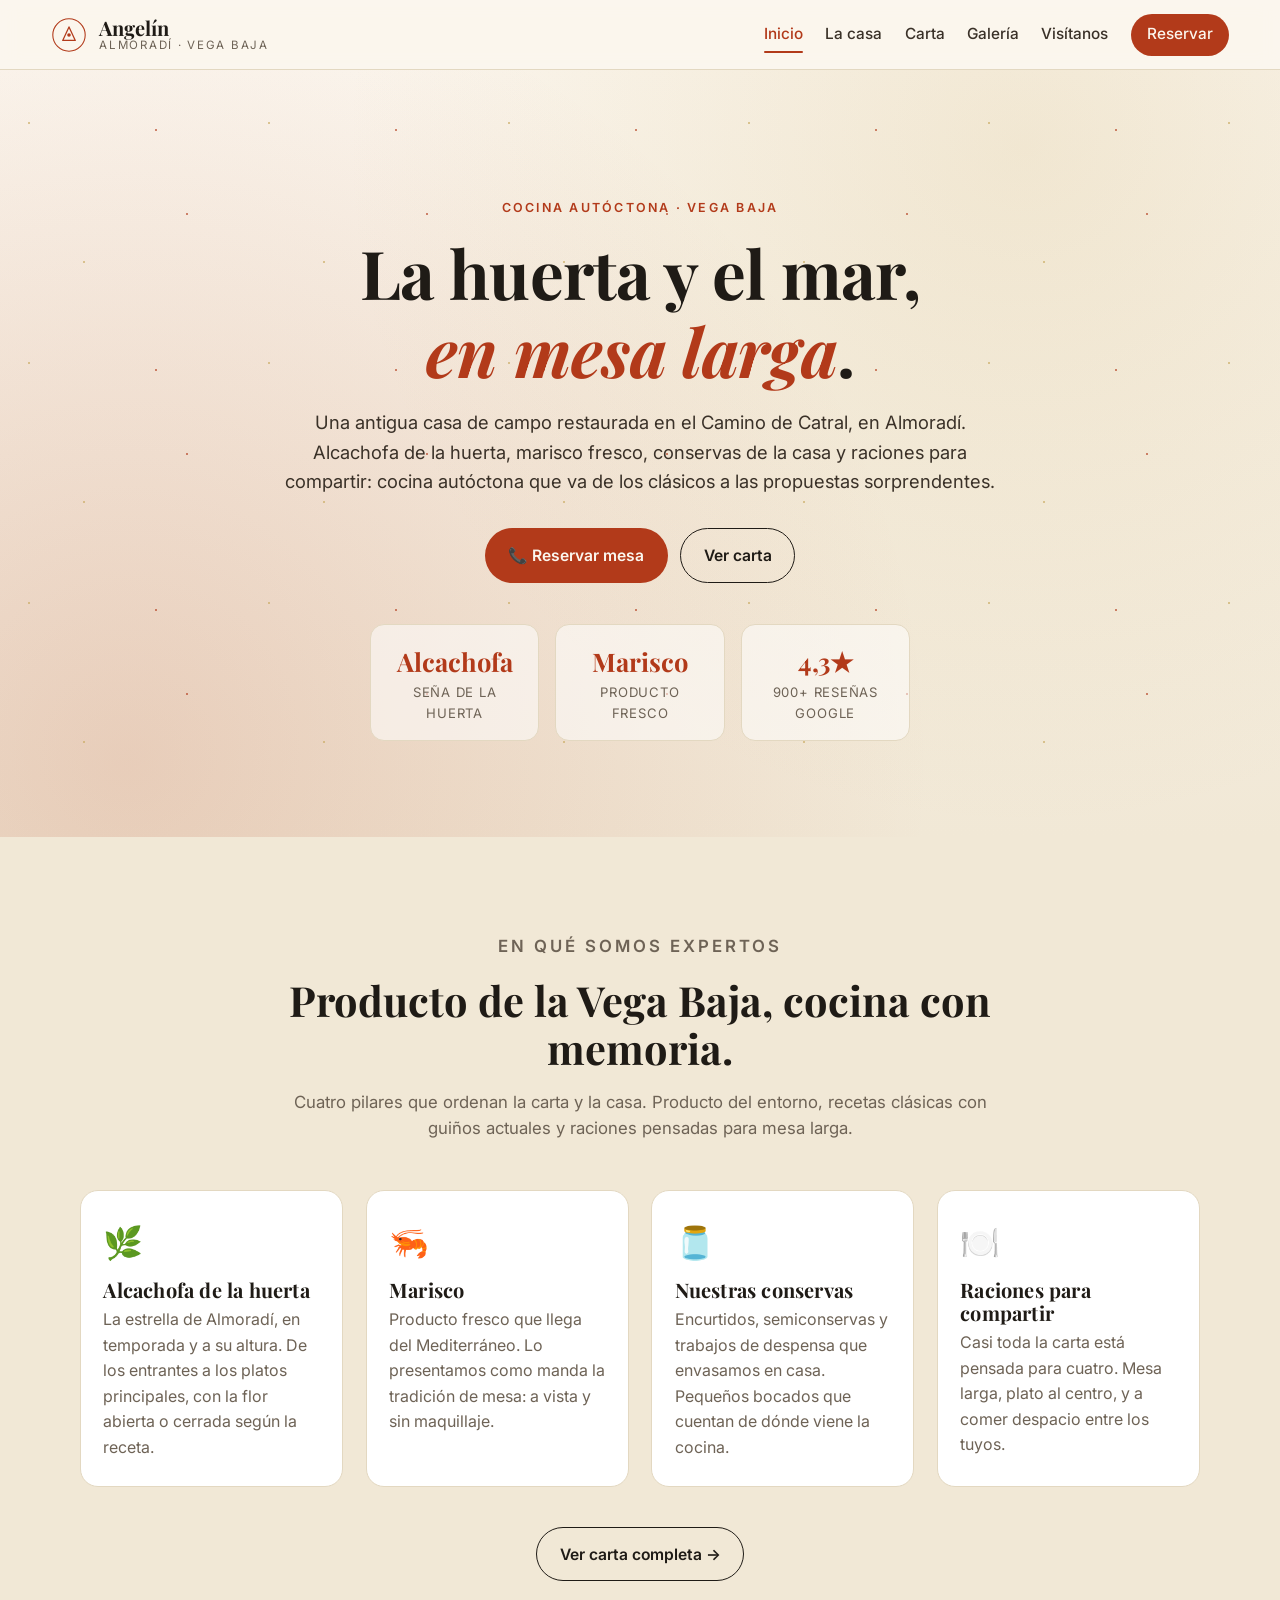
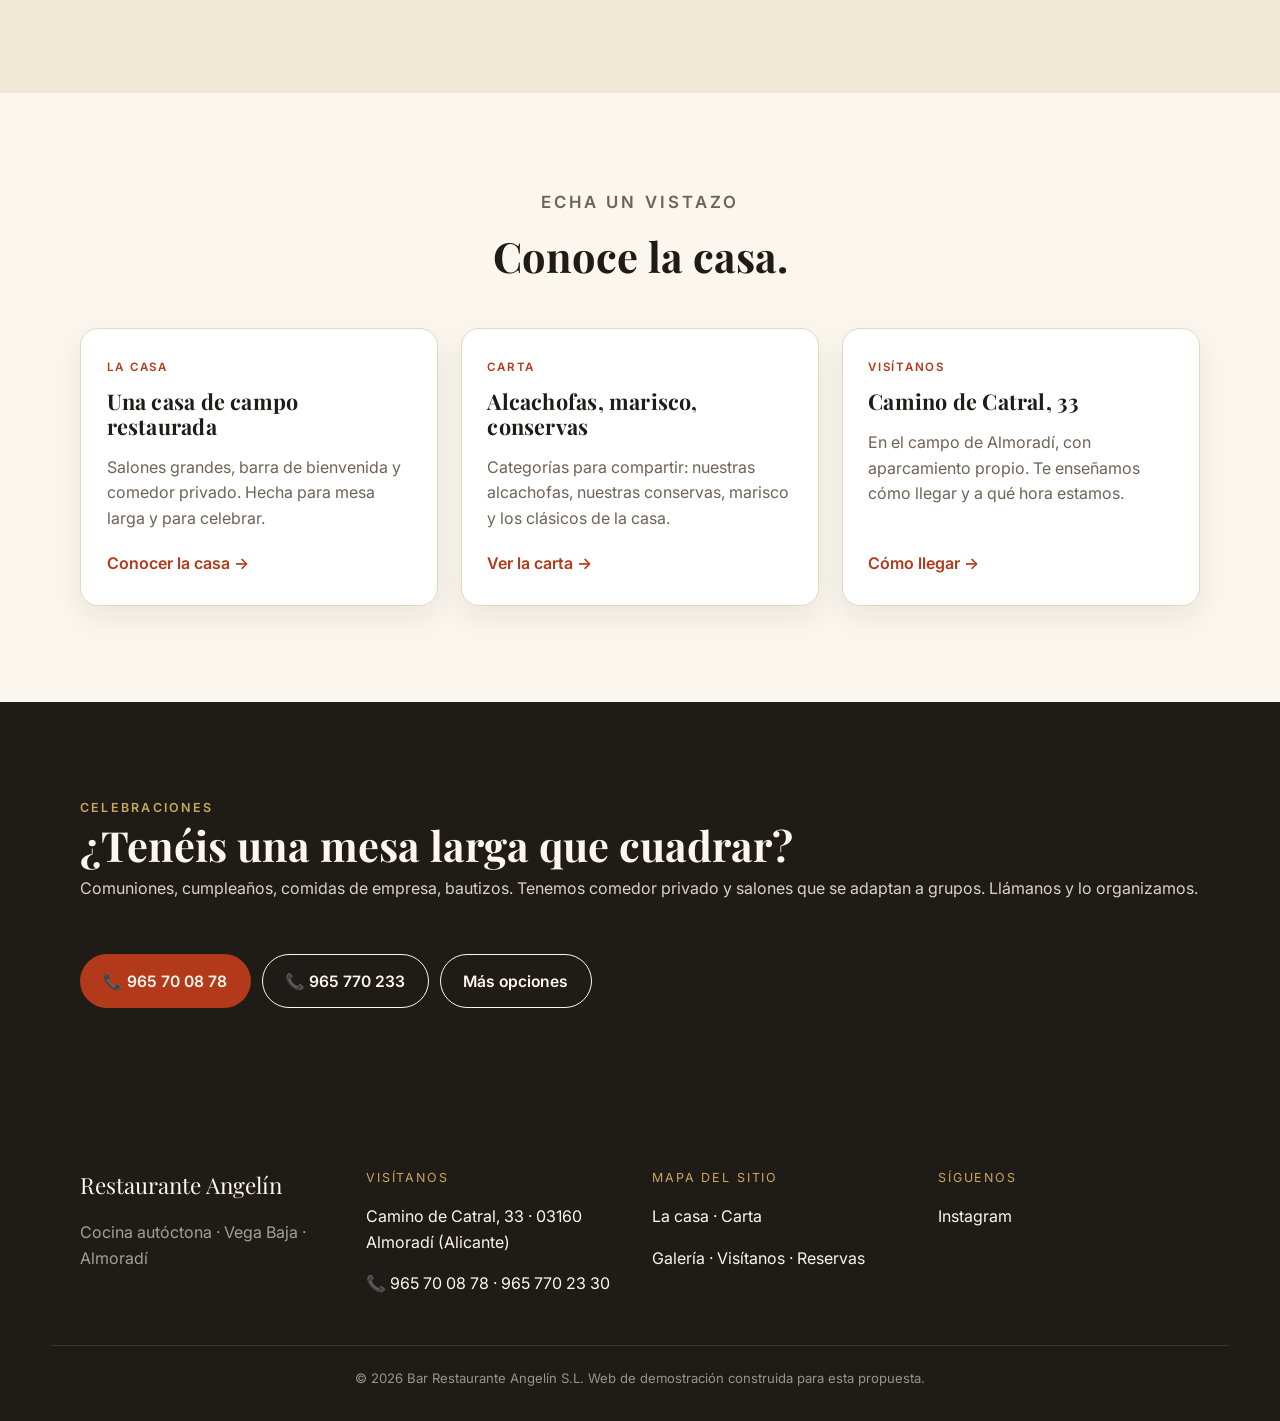
==== commit 148a5113: "﻿fix: reescribe todo el contenido para Restaurante Angelin Era El Angel en vez de Angelin. Corregido" ====
--- a/index.html
+++ b/index.html
@@ -3,14 +3,14 @@
 <head>
   <meta charset="utf-8">
   <meta name="viewport" content="width=device-width, initial-scale=1">
-  <title>Cervecería El Ángel — Almoradí · Cocinamos la Vida desde 1966</title>
-  <meta name="description" content="Cervecería El Ángel en Almoradí (Alicante): arroces, mariscos, tapas y postres caseros desde 1966. Tres generaciones de comida tradicional con toque vanguardista.">
+  <title>Restaurante Angelín — Almoradí · La huerta y el mar, en mesa larga</title>
+  <meta name="description" content="Restaurante Angelín en Almoradí: cocina autóctona de la Vega Baja en una antigua casa de campo restaurada. Alcachofa de la huerta, marisco, conservas de la casa y raciones para compartir. Reservas 965 70 08 78.">
   <meta name="theme-color" content="#1f1b16">
   <link rel="icon" type="image/svg+xml" href="assets/img/favicon.svg">
 
   <meta property="og:type" content="restaurant">
-  <meta property="og:title" content="Cervecería El Ángel · Almoradí">
-  <meta property="og:description" content="Arroces, mariscos, tapas y postres caseros desde 1966 en el corazón de Almoradí.">
+  <meta property="og:title" content="Restaurante Angelín · Almoradí">
+  <meta property="og:description" content="Cocina de la Vega Baja en una casa de campo restaurada. Alcachofa, marisco y raciones para compartir.">
   <meta property="og:locale" content="es_ES">
 
   <link rel="preconnect" href="https://fonts.googleapis.com">
@@ -22,20 +22,22 @@
   {
     "@context": "https://schema.org",
     "@type": "Restaurant",
-    "name": "Cervecería bar restaurante El Ángel",
-    "telephone": "+34646524157",
-    "priceRange": "€€",
-    "servesCuisine": ["Mediterránea", "Tapas", "Arroces", "Marisco"],
+    "name": "Bar Restaurante Angelín",
+    "telephone": "+34965700878",
+    "priceRange": "€€€",
+    "servesCuisine": ["Mediterránea", "Vega Baja", "Marisco", "Tradicional"],
     "address": {
       "@type": "PostalAddress",
-      "streetAddress": "C/ Donadores, 9",
+      "streetAddress": "Camino de Catral, 33",
       "addressLocality": "Almoradí",
       "addressRegion": "Alicante",
       "postalCode": "03160",
       "addressCountry": "ES"
     },
-    "geo": { "@type": "GeoCoordinates", "latitude": 38.1095, "longitude": -0.7898 },
-    "sameAs": ["https://www.instagram.com/cerveceria_angel_almoradi/"]
+    "sameAs": [
+      "https://www.instagram.com/barrestauranteangelin/",
+      "https://restauranteangelin.webnode.es/"
+    ]
   }
   </script>
 </head>
@@ -48,14 +50,14 @@
       <svg viewBox="0 0 40 40" width="36" height="36"><circle cx="20" cy="20" r="18" fill="none" stroke="currentColor" stroke-width="1.2"/><path d="M13 26 L20 11 L27 26 Z" fill="none" stroke="currentColor" stroke-width="1.4" stroke-linejoin="round"/><circle cx="20" cy="20" r="2" fill="currentColor"/></svg>
     </span>
     <span class="brand-text">
-      <span class="brand-name">El Ángel</span>
-      <span class="brand-since">Almoradí · desde 1966</span>
+      <span class="brand-name">Angelín</span>
+      <span class="brand-since">Almoradí · Vega Baja</span>
     </span>
   </a>
   <button class="nav-toggle" type="button" aria-expanded="false" aria-controls="menu-principal"><span class="sr-only">Abrir menú</span><span class="bars" aria-hidden="true"></span></button>
   <nav id="menu-principal" class="site-nav" aria-label="Principal">
     <a href="index.html" class="is-active">Inicio</a>
-    <a href="historia.html">Historia</a>
+    <a href="historia.html">La casa</a>
     <a href="carta.html">Carta</a>
     <a href="galeria.html">Galería</a>
     <a href="visitanos.html">Visítanos</a>
@@ -68,17 +70,17 @@
   <section class="hero">
     <div class="hero-art" aria-hidden="true"></div>
     <div class="hero-inner">
-      <p class="kicker">Gastrobar · Cocina tradicional</p>
-      <h1>Cocinamos la vida<br><em>desde 1966</em>.</h1>
-      <p class="lede">Tres generaciones de la familia Roca al servicio de la mesa en Almoradí. Marisco fresco, arroces a fuego lento y los postres caseros que han alimentado a la Vega Baja durante seis décadas.</p>
+      <p class="kicker">Cocina autóctona · Vega Baja</p>
+      <h1>La huerta y el mar,<br><em>en mesa larga</em>.</h1>
+      <p class="lede">Una antigua casa de campo restaurada en el Camino de Catral, en Almoradí. Alcachofa de la huerta, marisco fresco, conservas de la casa y raciones para compartir: cocina autóctona que va de los clásicos a las propuestas sorprendentes.</p>
       <div class="hero-cta">
         <a class="btn btn-primary" href="reservas.html">📞 Reservar mesa</a>
         <a class="btn btn-ghost" href="carta.html">Ver carta</a>
       </div>
       <ul class="hero-stats" role="list">
-        <li><strong>60</strong><span>años de barra</span></li>
-        <li><strong>3</strong><span>generaciones</span></li>
-        <li><strong>4,4★</strong><span>en Google</span></li>
+        <li><strong>Alcachofa</strong><span>seña de la huerta</span></li>
+        <li><strong>Marisco</strong><span>producto fresco</span></li>
+        <li><strong>4,3★</strong><span>900+ reseñas Google</span></li>
       </ul>
     </div>
   </section>
@@ -87,29 +89,29 @@
     <div class="container">
       <header class="section-head">
         <p class="kicker">En qué somos expertos</p>
-        <h2>Producto de aquí, fuego de siempre.</h2>
-        <p>Cuatro pilares que han definido la casa durante 60 años. Producto fresco, recetas con memoria y un trato de barra que se ha convertido en marca.</p>
+        <h2>Producto de la Vega Baja, cocina con memoria.</h2>
+        <p>Cuatro pilares que ordenan la carta y la casa. Producto del entorno, recetas clásicas con guiños actuales y raciones pensadas para mesa larga.</p>
       </header>
       <ul class="pillars" role="list">
         <li>
-          <span class="pillar-icon" aria-hidden="true">🍚</span>
-          <h3>Arroces</h3>
-          <p>Senyoret, del huerto, con mariscos. A fuego lento, en paella ancha, como mandan las raíces de la Vega Baja.</p>
+          <span class="pillar-icon" aria-hidden="true">🌿</span>
+          <h3>Alcachofa de la huerta</h3>
+          <p>La estrella de Almoradí, en temporada y a su altura. De los entrantes a los platos principales, con la flor abierta o cerrada según la receta.</p>
         </li>
         <li>
           <span class="pillar-icon" aria-hidden="true">🦐</span>
-          <h3>Mariscos</h3>
-          <p>Producto fresco de la lonja, llegando cada mañana. Lo presentamos sin maquillaje, como manda el sabor del Mediterráneo.</p>
+          <h3>Marisco</h3>
+          <p>Producto fresco que llega del Mediterráneo. Lo presentamos como manda la tradición de mesa: a vista y sin maquillaje.</p>
         </li>
         <li>
-          <span class="pillar-icon" aria-hidden="true">🍢</span>
-          <h3>Tapas y montaditos</h3>
-          <p>De barra y para compartir. Lo de toda la vida, contado en pequeño, con la chispa de la casa.</p>
+          <span class="pillar-icon" aria-hidden="true">🫙</span>
+          <h3>Nuestras conservas</h3>
+          <p>Encurtidos, semiconservas y trabajos de despensa que envasamos en casa. Pequeños bocados que cuentan de dónde viene la cocina.</p>
         </li>
         <li>
-          <span class="pillar-icon" aria-hidden="true">🍮</span>
-          <h3>Postres caseros</h3>
-          <p>El final dulce que cierra el círculo. Cambian con la huerta y con el día, pero siempre los hace la casa.</p>
+          <span class="pillar-icon" aria-hidden="true">🍽️</span>
+          <h3>Raciones para compartir</h3>
+          <p>Casi toda la carta está pensada para cuatro. Mesa larga, plato al centro, y a comer despacio entre los tuyos.</p>
         </li>
       </ul>
       <p class="centered-cta"><a class="btn btn-ghost" href="carta.html">Ver carta completa →</a></p>
@@ -124,21 +126,21 @@
       </header>
       <div class="explore-grid">
         <a class="explore-card" href="historia.html">
-          <span class="explore-tag">Historia</span>
-          <h3>De "Cafetería Diego" a "El Ángel"</h3>
-          <p>Sesenta años, tres generaciones y un local que cambió de nombre antes de ser nuestro.</p>
-          <span class="explore-link">Leer la historia →</span>
+          <span class="explore-tag">La casa</span>
+          <h3>Una casa de campo restaurada</h3>
+          <p>Salones grandes, barra de bienvenida y comedor privado. Hecha para mesa larga y para celebrar.</p>
+          <span class="explore-link">Conocer la casa →</span>
         </a>
         <a class="explore-card" href="carta.html">
           <span class="explore-tag">Carta</span>
-          <h3>Lo que cocinamos esta semana</h3>
-          <p>Una muestra del menú diario. La carta cambia con la huerta y con el mercado.</p>
+          <h3>Alcachofas, marisco, conservas</h3>
+          <p>Categorías para compartir: nuestras alcachofas, nuestras conservas, marisco y los clásicos de la casa.</p>
           <span class="explore-link">Ver la carta →</span>
         </a>
         <a class="explore-card" href="visitanos.html">
           <span class="explore-tag">Visítanos</span>
-          <h3>Horario, mapa y cómo llegar</h3>
-          <p>Estamos en la nueva ubicación de la C/ Donadores 9. Te esperamos con la barra puesta.</p>
+          <h3>Camino de Catral, 33</h3>
+          <p>En el campo de Almoradí, con aparcamiento propio. Te enseñamos cómo llegar y a qué hora estamos.</p>
           <span class="explore-link">Cómo llegar →</span>
         </a>
       </div>
@@ -148,13 +150,13 @@
   <section class="section section-reservas">
     <div class="container reserve-strip">
       <div>
-        <p class="kicker">Reservas</p>
-        <h2>¿Vienes el fin de semana?</h2>
-        <p>Para mesas grandes y fines de semana es recomendable reservar con tiempo. Te lo ponemos fácil.</p>
+        <p class="kicker">Celebraciones</p>
+        <h2>¿Tenéis una mesa larga que cuadrar?</h2>
+        <p>Comuniones, cumpleaños, comidas de empresa, bautizos. Tenemos comedor privado y salones que se adaptan a grupos. Llámanos y lo organizamos.</p>
       </div>
       <div class="reserve-actions">
-        <a class="btn btn-primary" href="tel:+34646524157">📞 646 524 157</a>
-        <a class="btn btn-ghost" href="https://wa.me/34646524157?text=Hola%2C+me+gustar%C3%ADa+reservar+mesa+en+El+%C3%81ngel" rel="noopener" target="_blank">💬 WhatsApp</a>
+        <a class="btn btn-primary" href="tel:+34965700878">📞 965 70 08 78</a>
+        <a class="btn btn-ghost" href="tel:+34965770233">📞 965 770 233</a>
         <a class="btn btn-ghost" href="reservas.html">Más opciones</a>
       </div>
     </div>
@@ -165,25 +167,25 @@
 <footer class="site-footer">
   <div class="container footer-grid">
     <div>
-      <p class="footer-brand">Cervecería El Ángel</p>
-      <p class="muted">Gastrobar · Comida tradicional desde 1966</p>
+      <p class="footer-brand">Restaurante Angelín</p>
+      <p class="muted">Cocina autóctona · Vega Baja · Almoradí</p>
     </div>
     <div>
       <p class="footer-title">Visítanos</p>
-      <p>C/ Donadores 9, Almoradí (Alicante)</p>
-      <p>📞 646 524 157 · 965 702 598</p>
+      <p>Camino de Catral, 33 · 03160 Almoradí (Alicante)</p>
+      <p>📞 965 70 08 78 · 965 770 23 30</p>
     </div>
     <div>
       <p class="footer-title">Mapa del sitio</p>
-      <p><a href="historia.html">Historia</a> · <a href="carta.html">Carta</a></p>
+      <p><a href="historia.html">La casa</a> · <a href="carta.html">Carta</a></p>
       <p><a href="galeria.html">Galería</a> · <a href="visitanos.html">Visítanos</a> · <a href="reservas.html">Reservas</a></p>
     </div>
     <div>
       <p class="footer-title">Síguenos</p>
-      <p><a href="https://www.instagram.com/cerveceria_angel_almoradi/" rel="noopener" target="_blank">Instagram</a></p>
+      <p><a href="https://www.instagram.com/barrestauranteangelin/" rel="noopener" target="_blank">Instagram</a></p>
     </div>
   </div>
-  <p class="legal">© <span id="anyo"></span> Cervecería El Ángel. Web de demostración construida para esta propuesta.</p>
+  <p class="legal">© <span id="anyo"></span> Bar Restaurante Angelín S.L. Web de demostración construida para esta propuesta.</p>
 </footer>
 
 <script src="assets/js/main.js" defer></script>
--- a/assets/css/styles.css
+++ b/assets/css/styles.css
@@ -227,6 +227,17 @@
   border-bottom: 1px dashed var(--line);
   color: var(--terracota); font-family: "Playfair Display", Georgia, serif;
 }
+.menu-card-feature {
+  border-color: var(--oro);
+  background: linear-gradient(180deg, #fffaef 0%, #ffffff 100%);
+  position: relative;
+}
+.menu-card-feature::before {
+  content: "Seña de la casa"; position: absolute; top: -10px; right: 1rem;
+  font-size: 0.7rem; letter-spacing: 0.12em; text-transform: uppercase;
+  background: var(--oro); color: var(--ink); padding: 4px 10px; border-radius: 999px;
+  font-weight: 600;
+}
 .menu-card ul { list-style: none; padding: 0; margin: 0; }
 .menu-card li { padding: 0.45rem 0; border-bottom: 1px dotted var(--line); color: var(--ink-2); }
 .menu-card li:last-child { border-bottom: 0; }
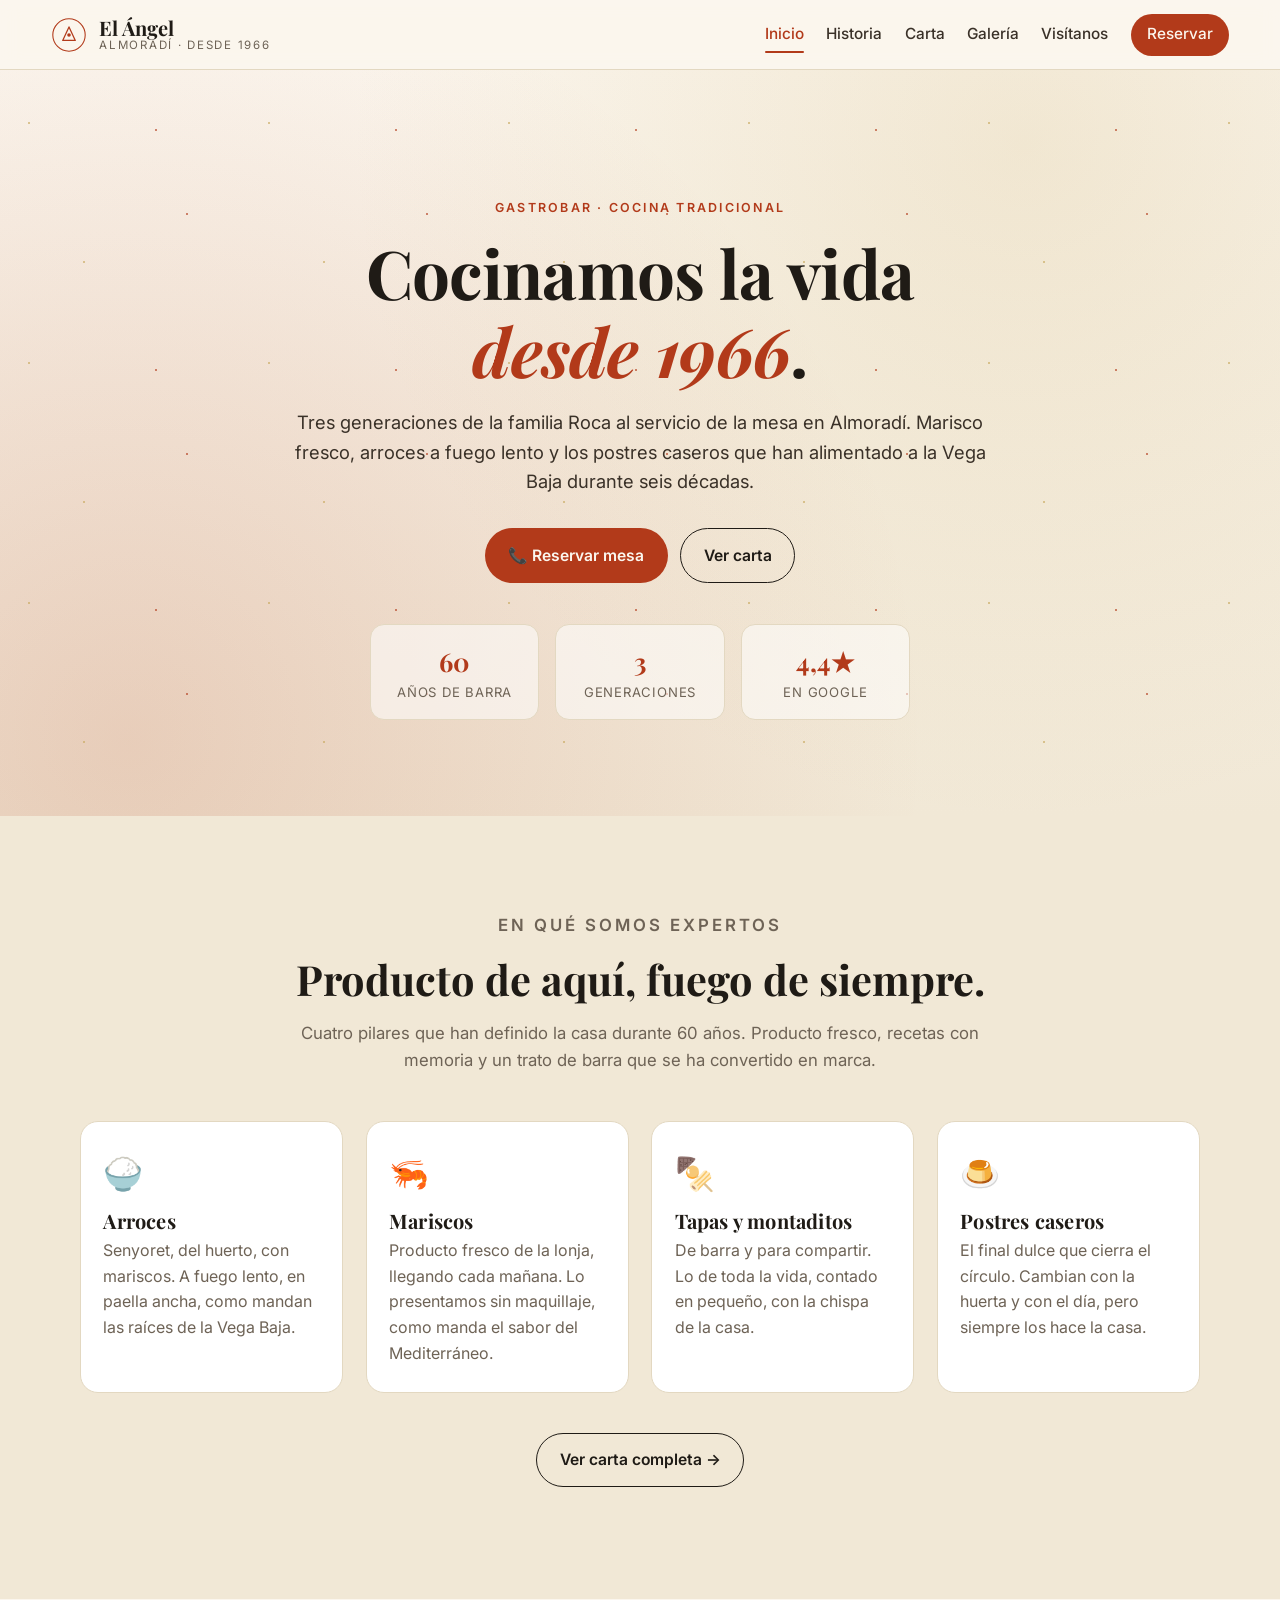
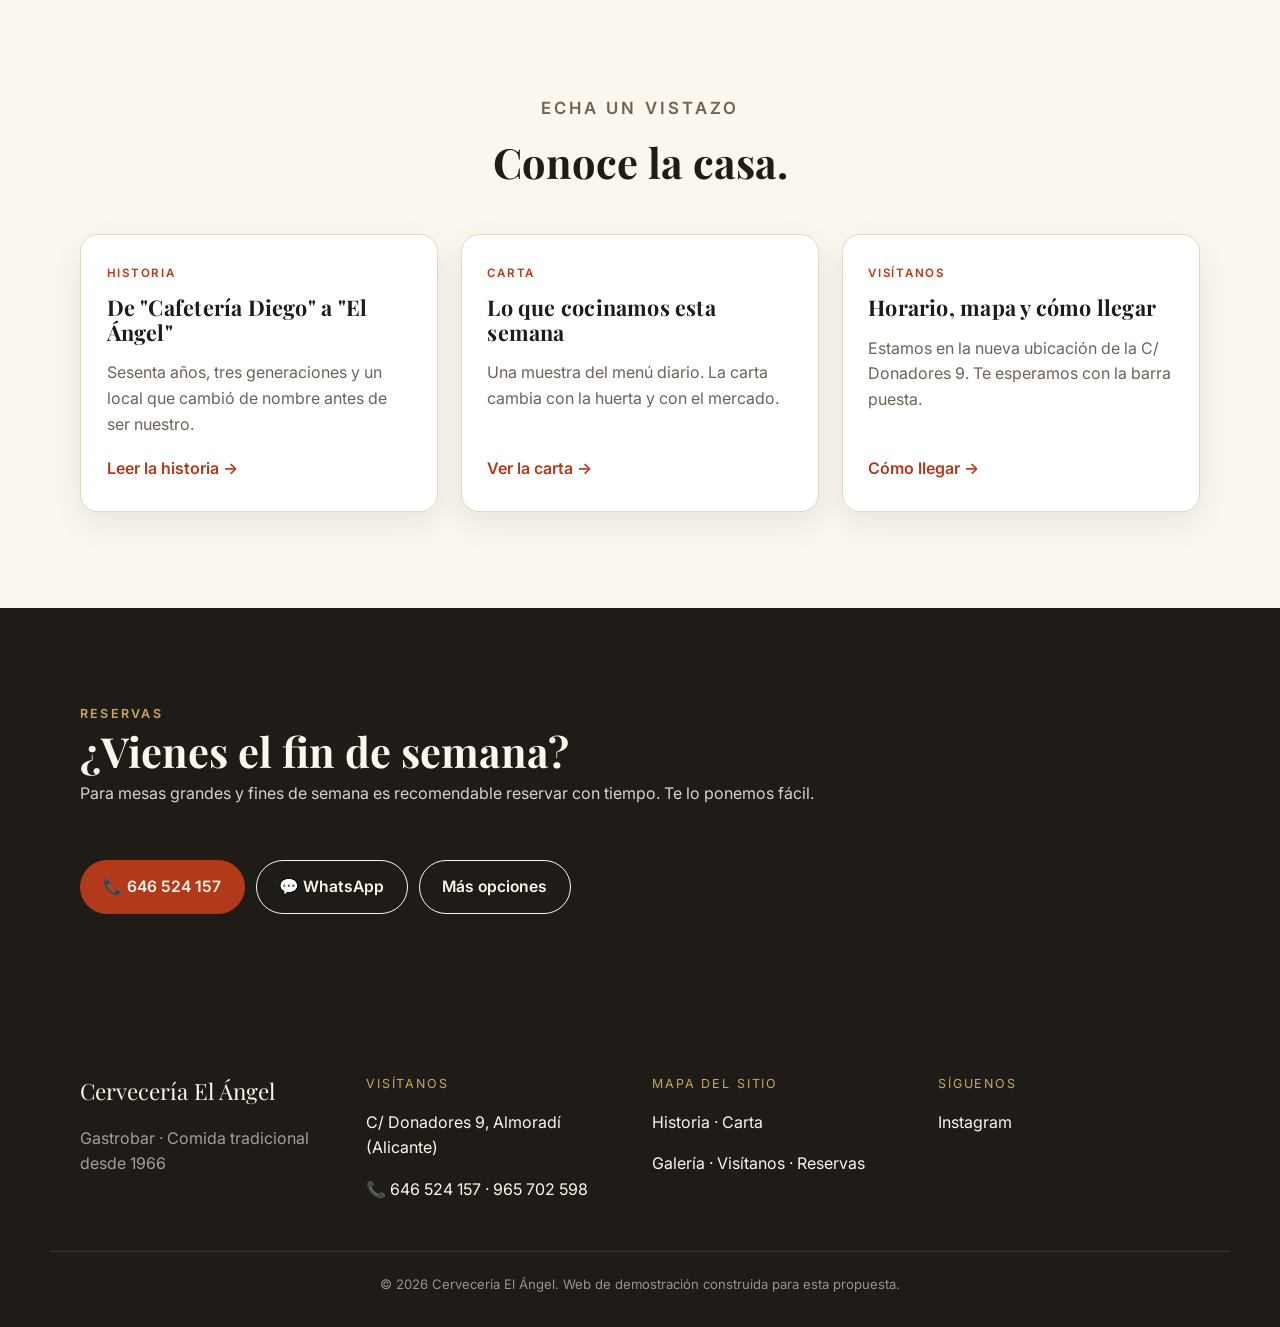
==== commit e68e5058: "Revert "﻿fix: reescribe todo el contenido para Restaurante Angelin" This reverts commit 148a51139225" ====
--- a/index.html
+++ b/index.html
@@ -3,14 +3,14 @@
 <head>
   <meta charset="utf-8">
   <meta name="viewport" content="width=device-width, initial-scale=1">
-  <title>Restaurante Angelín — Almoradí · La huerta y el mar, en mesa larga</title>
-  <meta name="description" content="Restaurante Angelín en Almoradí: cocina autóctona de la Vega Baja en una antigua casa de campo restaurada. Alcachofa de la huerta, marisco, conservas de la casa y raciones para compartir. Reservas 965 70 08 78.">
+  <title>Cervecería El Ángel — Almoradí · Cocinamos la Vida desde 1966</title>
+  <meta name="description" content="Cervecería El Ángel en Almoradí (Alicante): arroces, mariscos, tapas y postres caseros desde 1966. Tres generaciones de comida tradicional con toque vanguardista.">
   <meta name="theme-color" content="#1f1b16">
   <link rel="icon" type="image/svg+xml" href="assets/img/favicon.svg">
 
   <meta property="og:type" content="restaurant">
-  <meta property="og:title" content="Restaurante Angelín · Almoradí">
-  <meta property="og:description" content="Cocina de la Vega Baja en una casa de campo restaurada. Alcachofa, marisco y raciones para compartir.">
+  <meta property="og:title" content="Cervecería El Ángel · Almoradí">
+  <meta property="og:description" content="Arroces, mariscos, tapas y postres caseros desde 1966 en el corazón de Almoradí.">
   <meta property="og:locale" content="es_ES">
 
   <link rel="preconnect" href="https://fonts.googleapis.com">
@@ -22,22 +22,20 @@
   {
     "@context": "https://schema.org",
     "@type": "Restaurant",
-    "name": "Bar Restaurante Angelín",
-    "telephone": "+34965700878",
-    "priceRange": "€€€",
-    "servesCuisine": ["Mediterránea", "Vega Baja", "Marisco", "Tradicional"],
+    "name": "Cervecería bar restaurante El Ángel",
+    "telephone": "+34646524157",
+    "priceRange": "€€",
+    "servesCuisine": ["Mediterránea", "Tapas", "Arroces", "Marisco"],
     "address": {
       "@type": "PostalAddress",
-      "streetAddress": "Camino de Catral, 33",
+      "streetAddress": "C/ Donadores, 9",
       "addressLocality": "Almoradí",
       "addressRegion": "Alicante",
       "postalCode": "03160",
       "addressCountry": "ES"
     },
-    "sameAs": [
-      "https://www.instagram.com/barrestauranteangelin/",
-      "https://restauranteangelin.webnode.es/"
-    ]
+    "geo": { "@type": "GeoCoordinates", "latitude": 38.1095, "longitude": -0.7898 },
+    "sameAs": ["https://www.instagram.com/cerveceria_angel_almoradi/"]
   }
   </script>
 </head>
@@ -50,14 +48,14 @@
       <svg viewBox="0 0 40 40" width="36" height="36"><circle cx="20" cy="20" r="18" fill="none" stroke="currentColor" stroke-width="1.2"/><path d="M13 26 L20 11 L27 26 Z" fill="none" stroke="currentColor" stroke-width="1.4" stroke-linejoin="round"/><circle cx="20" cy="20" r="2" fill="currentColor"/></svg>
     </span>
     <span class="brand-text">
-      <span class="brand-name">Angelín</span>
-      <span class="brand-since">Almoradí · Vega Baja</span>
+      <span class="brand-name">El Ángel</span>
+      <span class="brand-since">Almoradí · desde 1966</span>
     </span>
   </a>
   <button class="nav-toggle" type="button" aria-expanded="false" aria-controls="menu-principal"><span class="sr-only">Abrir menú</span><span class="bars" aria-hidden="true"></span></button>
   <nav id="menu-principal" class="site-nav" aria-label="Principal">
     <a href="index.html" class="is-active">Inicio</a>
-    <a href="historia.html">La casa</a>
+    <a href="historia.html">Historia</a>
     <a href="carta.html">Carta</a>
     <a href="galeria.html">Galería</a>
     <a href="visitanos.html">Visítanos</a>
@@ -70,17 +68,17 @@
   <section class="hero">
     <div class="hero-art" aria-hidden="true"></div>
     <div class="hero-inner">
-      <p class="kicker">Cocina autóctona · Vega Baja</p>
-      <h1>La huerta y el mar,<br><em>en mesa larga</em>.</h1>
-      <p class="lede">Una antigua casa de campo restaurada en el Camino de Catral, en Almoradí. Alcachofa de la huerta, marisco fresco, conservas de la casa y raciones para compartir: cocina autóctona que va de los clásicos a las propuestas sorprendentes.</p>
+      <p class="kicker">Gastrobar · Cocina tradicional</p>
+      <h1>Cocinamos la vida<br><em>desde 1966</em>.</h1>
+      <p class="lede">Tres generaciones de la familia Roca al servicio de la mesa en Almoradí. Marisco fresco, arroces a fuego lento y los postres caseros que han alimentado a la Vega Baja durante seis décadas.</p>
       <div class="hero-cta">
         <a class="btn btn-primary" href="reservas.html">📞 Reservar mesa</a>
         <a class="btn btn-ghost" href="carta.html">Ver carta</a>
       </div>
       <ul class="hero-stats" role="list">
-        <li><strong>Alcachofa</strong><span>seña de la huerta</span></li>
-        <li><strong>Marisco</strong><span>producto fresco</span></li>
-        <li><strong>4,3★</strong><span>900+ reseñas Google</span></li>
+        <li><strong>60</strong><span>años de barra</span></li>
+        <li><strong>3</strong><span>generaciones</span></li>
+        <li><strong>4,4★</strong><span>en Google</span></li>
       </ul>
     </div>
   </section>
@@ -89,29 +87,29 @@
     <div class="container">
       <header class="section-head">
         <p class="kicker">En qué somos expertos</p>
-        <h2>Producto de la Vega Baja, cocina con memoria.</h2>
-        <p>Cuatro pilares que ordenan la carta y la casa. Producto del entorno, recetas clásicas con guiños actuales y raciones pensadas para mesa larga.</p>
+        <h2>Producto de aquí, fuego de siempre.</h2>
+        <p>Cuatro pilares que han definido la casa durante 60 años. Producto fresco, recetas con memoria y un trato de barra que se ha convertido en marca.</p>
       </header>
       <ul class="pillars" role="list">
         <li>
-          <span class="pillar-icon" aria-hidden="true">🌿</span>
-          <h3>Alcachofa de la huerta</h3>
-          <p>La estrella de Almoradí, en temporada y a su altura. De los entrantes a los platos principales, con la flor abierta o cerrada según la receta.</p>
+          <span class="pillar-icon" aria-hidden="true">🍚</span>
+          <h3>Arroces</h3>
+          <p>Senyoret, del huerto, con mariscos. A fuego lento, en paella ancha, como mandan las raíces de la Vega Baja.</p>
         </li>
         <li>
           <span class="pillar-icon" aria-hidden="true">🦐</span>
-          <h3>Marisco</h3>
-          <p>Producto fresco que llega del Mediterráneo. Lo presentamos como manda la tradición de mesa: a vista y sin maquillaje.</p>
+          <h3>Mariscos</h3>
+          <p>Producto fresco de la lonja, llegando cada mañana. Lo presentamos sin maquillaje, como manda el sabor del Mediterráneo.</p>
         </li>
         <li>
-          <span class="pillar-icon" aria-hidden="true">🫙</span>
-          <h3>Nuestras conservas</h3>
-          <p>Encurtidos, semiconservas y trabajos de despensa que envasamos en casa. Pequeños bocados que cuentan de dónde viene la cocina.</p>
+          <span class="pillar-icon" aria-hidden="true">🍢</span>
+          <h3>Tapas y montaditos</h3>
+          <p>De barra y para compartir. Lo de toda la vida, contado en pequeño, con la chispa de la casa.</p>
         </li>
         <li>
-          <span class="pillar-icon" aria-hidden="true">🍽️</span>
-          <h3>Raciones para compartir</h3>
-          <p>Casi toda la carta está pensada para cuatro. Mesa larga, plato al centro, y a comer despacio entre los tuyos.</p>
+          <span class="pillar-icon" aria-hidden="true">🍮</span>
+          <h3>Postres caseros</h3>
+          <p>El final dulce que cierra el círculo. Cambian con la huerta y con el día, pero siempre los hace la casa.</p>
         </li>
       </ul>
       <p class="centered-cta"><a class="btn btn-ghost" href="carta.html">Ver carta completa →</a></p>
@@ -126,21 +124,21 @@
       </header>
       <div class="explore-grid">
         <a class="explore-card" href="historia.html">
-          <span class="explore-tag">La casa</span>
-          <h3>Una casa de campo restaurada</h3>
-          <p>Salones grandes, barra de bienvenida y comedor privado. Hecha para mesa larga y para celebrar.</p>
-          <span class="explore-link">Conocer la casa →</span>
+          <span class="explore-tag">Historia</span>
+          <h3>De "Cafetería Diego" a "El Ángel"</h3>
+          <p>Sesenta años, tres generaciones y un local que cambió de nombre antes de ser nuestro.</p>
+          <span class="explore-link">Leer la historia →</span>
         </a>
         <a class="explore-card" href="carta.html">
           <span class="explore-tag">Carta</span>
-          <h3>Alcachofas, marisco, conservas</h3>
-          <p>Categorías para compartir: nuestras alcachofas, nuestras conservas, marisco y los clásicos de la casa.</p>
+          <h3>Lo que cocinamos esta semana</h3>
+          <p>Una muestra del menú diario. La carta cambia con la huerta y con el mercado.</p>
           <span class="explore-link">Ver la carta →</span>
         </a>
         <a class="explore-card" href="visitanos.html">
           <span class="explore-tag">Visítanos</span>
-          <h3>Camino de Catral, 33</h3>
-          <p>En el campo de Almoradí, con aparcamiento propio. Te enseñamos cómo llegar y a qué hora estamos.</p>
+          <h3>Horario, mapa y cómo llegar</h3>
+          <p>Estamos en la nueva ubicación de la C/ Donadores 9. Te esperamos con la barra puesta.</p>
           <span class="explore-link">Cómo llegar →</span>
         </a>
       </div>
@@ -150,13 +148,13 @@
   <section class="section section-reservas">
     <div class="container reserve-strip">
       <div>
-        <p class="kicker">Celebraciones</p>
-        <h2>¿Tenéis una mesa larga que cuadrar?</h2>
-        <p>Comuniones, cumpleaños, comidas de empresa, bautizos. Tenemos comedor privado y salones que se adaptan a grupos. Llámanos y lo organizamos.</p>
+        <p class="kicker">Reservas</p>
+        <h2>¿Vienes el fin de semana?</h2>
+        <p>Para mesas grandes y fines de semana es recomendable reservar con tiempo. Te lo ponemos fácil.</p>
       </div>
       <div class="reserve-actions">
-        <a class="btn btn-primary" href="tel:+34965700878">📞 965 70 08 78</a>
-        <a class="btn btn-ghost" href="tel:+34965770233">📞 965 770 233</a>
+        <a class="btn btn-primary" href="tel:+34646524157">📞 646 524 157</a>
+        <a class="btn btn-ghost" href="https://wa.me/34646524157?text=Hola%2C+me+gustar%C3%ADa+reservar+mesa+en+El+%C3%81ngel" rel="noopener" target="_blank">💬 WhatsApp</a>
         <a class="btn btn-ghost" href="reservas.html">Más opciones</a>
       </div>
     </div>
@@ -167,25 +165,25 @@
 <footer class="site-footer">
   <div class="container footer-grid">
     <div>
-      <p class="footer-brand">Restaurante Angelín</p>
-      <p class="muted">Cocina autóctona · Vega Baja · Almoradí</p>
+      <p class="footer-brand">Cervecería El Ángel</p>
+      <p class="muted">Gastrobar · Comida tradicional desde 1966</p>
     </div>
     <div>
       <p class="footer-title">Visítanos</p>
-      <p>Camino de Catral, 33 · 03160 Almoradí (Alicante)</p>
-      <p>📞 965 70 08 78 · 965 770 23 30</p>
+      <p>C/ Donadores 9, Almoradí (Alicante)</p>
+      <p>📞 646 524 157 · 965 702 598</p>
     </div>
     <div>
       <p class="footer-title">Mapa del sitio</p>
-      <p><a href="historia.html">La casa</a> · <a href="carta.html">Carta</a></p>
+      <p><a href="historia.html">Historia</a> · <a href="carta.html">Carta</a></p>
       <p><a href="galeria.html">Galería</a> · <a href="visitanos.html">Visítanos</a> · <a href="reservas.html">Reservas</a></p>
     </div>
     <div>
       <p class="footer-title">Síguenos</p>
-      <p><a href="https://www.instagram.com/barrestauranteangelin/" rel="noopener" target="_blank">Instagram</a></p>
+      <p><a href="https://www.instagram.com/cerveceria_angel_almoradi/" rel="noopener" target="_blank">Instagram</a></p>
     </div>
   </div>
-  <p class="legal">© <span id="anyo"></span> Bar Restaurante Angelín S.L. Web de demostración construida para esta propuesta.</p>
+  <p class="legal">© <span id="anyo"></span> Cervecería El Ángel. Web de demostración construida para esta propuesta.</p>
 </footer>
 
 <script src="assets/js/main.js" defer></script>
--- a/assets/css/styles.css
+++ b/assets/css/styles.css
@@ -227,17 +227,6 @@
   border-bottom: 1px dashed var(--line);
   color: var(--terracota); font-family: "Playfair Display", Georgia, serif;
 }
-.menu-card-feature {
-  border-color: var(--oro);
-  background: linear-gradient(180deg, #fffaef 0%, #ffffff 100%);
-  position: relative;
-}
-.menu-card-feature::before {
-  content: "Seña de la casa"; position: absolute; top: -10px; right: 1rem;
-  font-size: 0.7rem; letter-spacing: 0.12em; text-transform: uppercase;
-  background: var(--oro); color: var(--ink); padding: 4px 10px; border-radius: 999px;
-  font-weight: 600;
-}
 .menu-card ul { list-style: none; padding: 0; margin: 0; }
 .menu-card li { padding: 0.45rem 0; border-bottom: 1px dotted var(--line); color: var(--ink-2); }
 .menu-card li:last-child { border-bottom: 0; }
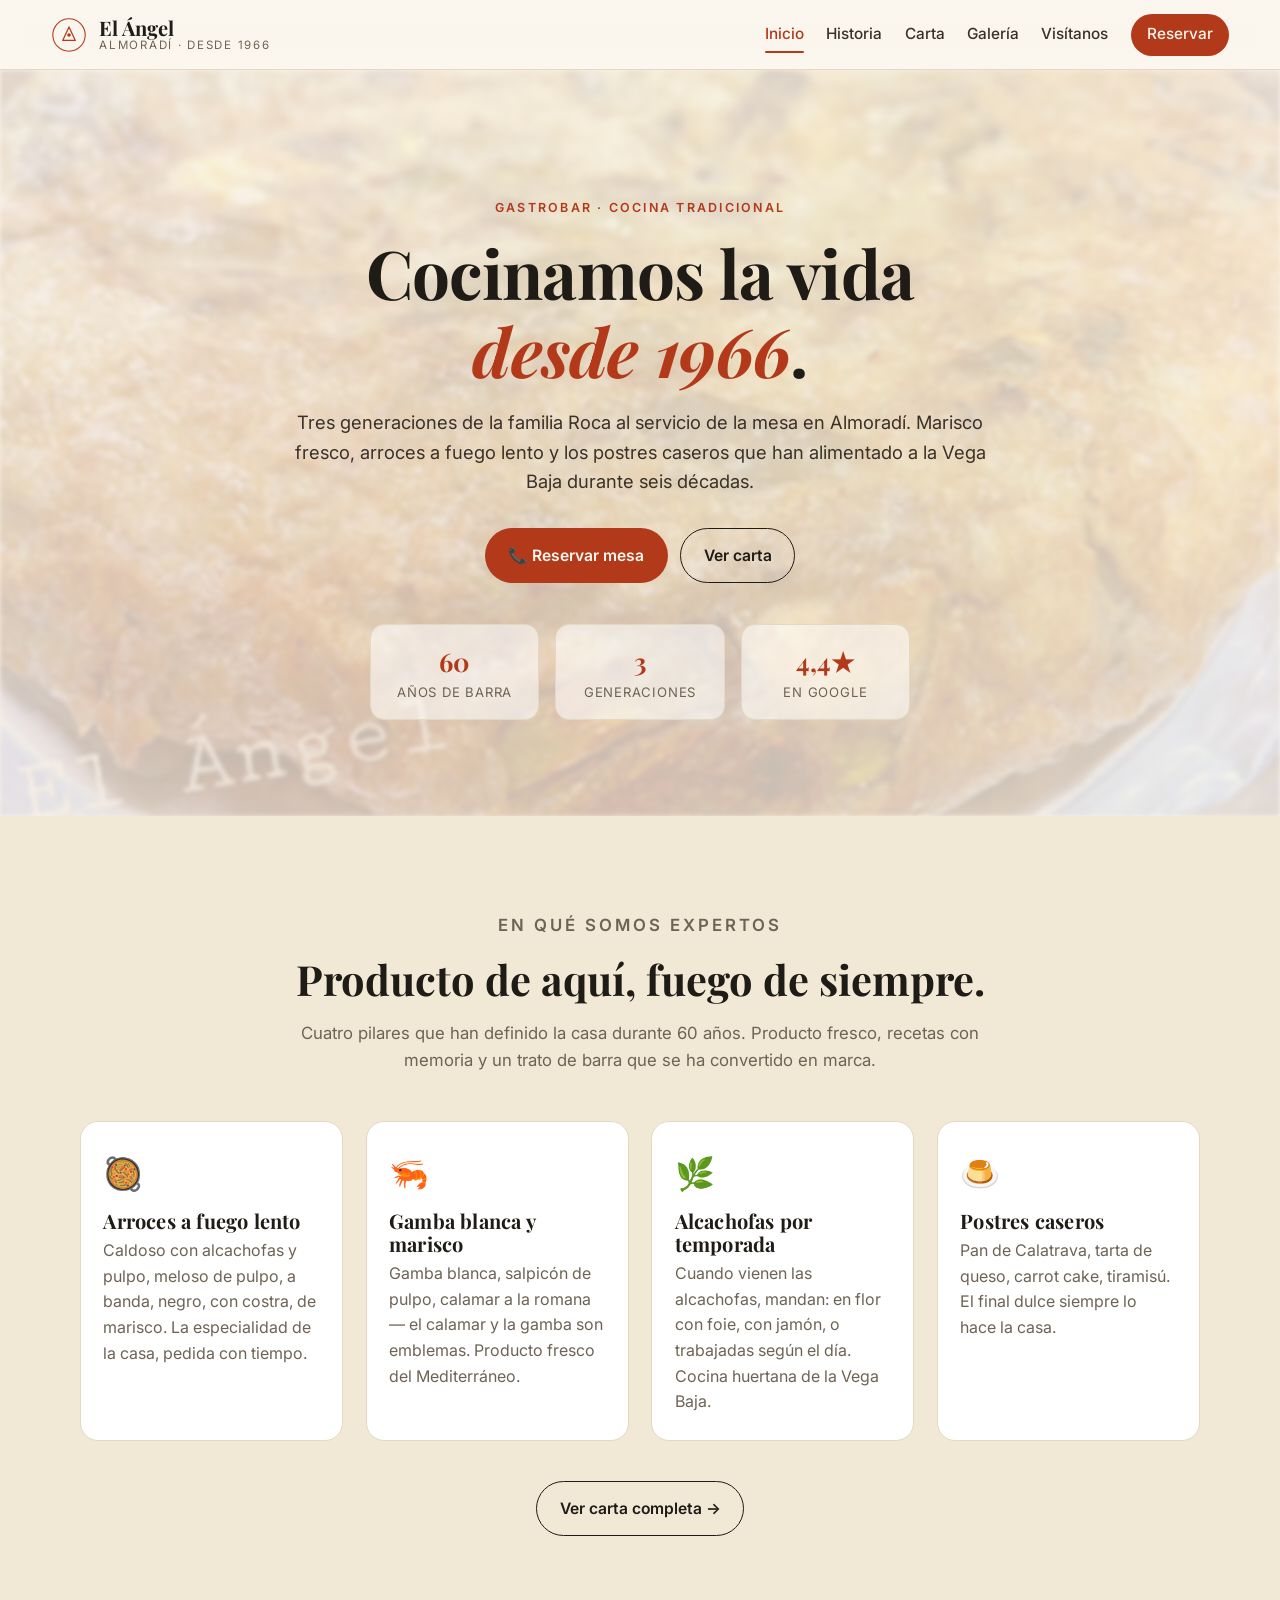
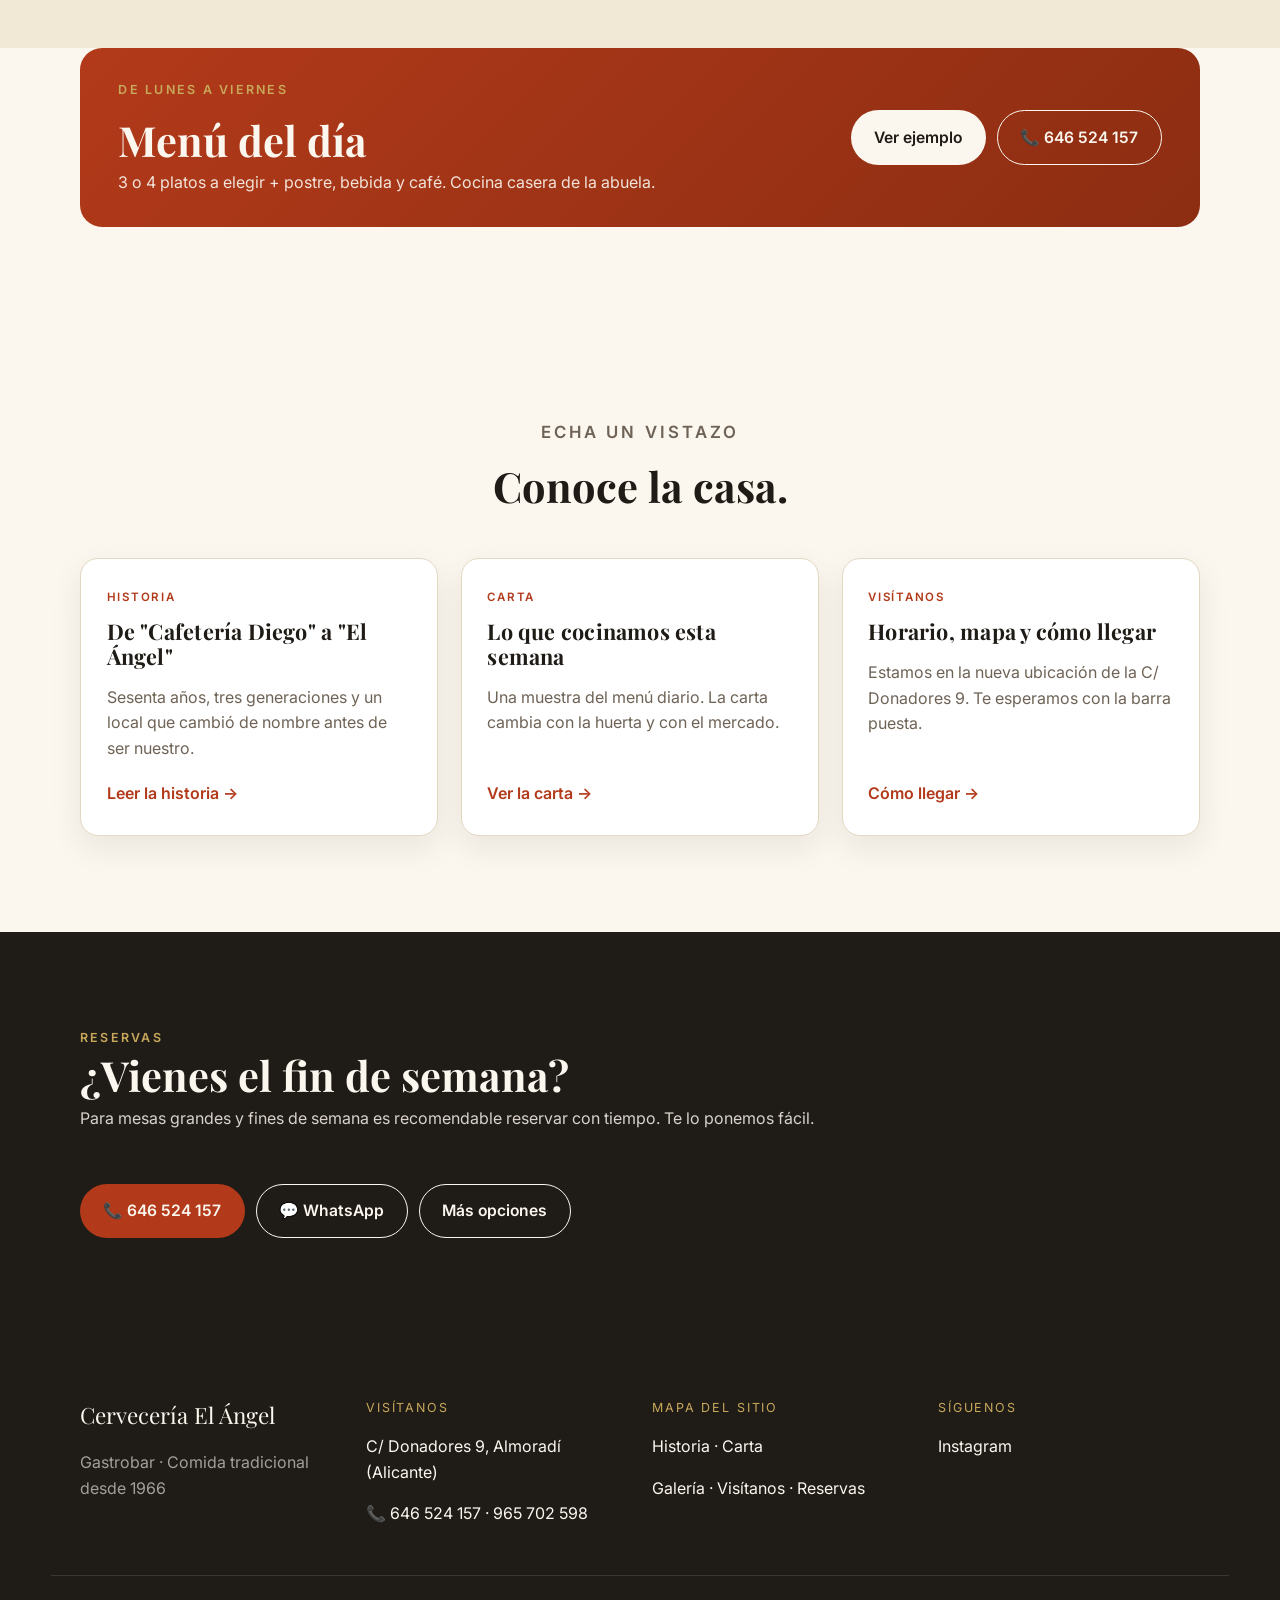
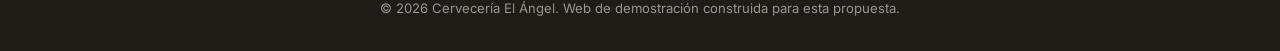
==== commit 2de2981a: "﻿feat: carta completa con menu del dia y mas fotos en galeria Investigado en RestaurantGuru, carta.m" ====
--- a/index.html
+++ b/index.html
@@ -92,27 +92,44 @@
       </header>
       <ul class="pillars" role="list">
         <li>
-          <span class="pillar-icon" aria-hidden="true">🍚</span>
-          <h3>Arroces</h3>
-          <p>Senyoret, del huerto, con mariscos. A fuego lento, en paella ancha, como mandan las raíces de la Vega Baja.</p>
+          <span class="pillar-icon" aria-hidden="true">🥘</span>
+          <h3>Arroces a fuego lento</h3>
+          <p>Caldoso con alcachofas y pulpo, meloso de pulpo, a banda, negro, con costra, de marisco. La especialidad de la casa, pedida con tiempo.</p>
         </li>
         <li>
           <span class="pillar-icon" aria-hidden="true">🦐</span>
-          <h3>Mariscos</h3>
-          <p>Producto fresco de la lonja, llegando cada mañana. Lo presentamos sin maquillaje, como manda el sabor del Mediterráneo.</p>
-        </li>
-        <li>
-          <span class="pillar-icon" aria-hidden="true">🍢</span>
-          <h3>Tapas y montaditos</h3>
-          <p>De barra y para compartir. Lo de toda la vida, contado en pequeño, con la chispa de la casa.</p>
+          <h3>Gamba blanca y marisco</h3>
+          <p>Gamba blanca, salpicón de pulpo, calamar a la romana — el calamar y la gamba son emblemas. Producto fresco del Mediterráneo.</p>
+        </li>
+        <li>
+          <span class="pillar-icon" aria-hidden="true">🌿</span>
+          <h3>Alcachofas por temporada</h3>
+          <p>Cuando vienen las alcachofas, mandan: en flor con foie, con jamón, o trabajadas según el día. Cocina huertana de la Vega Baja.</p>
         </li>
         <li>
           <span class="pillar-icon" aria-hidden="true">🍮</span>
           <h3>Postres caseros</h3>
-          <p>El final dulce que cierra el círculo. Cambian con la huerta y con el día, pero siempre los hace la casa.</p>
+          <p>Pan de Calatrava, tarta de queso, carrot cake, tiramisú. El final dulce siempre lo hace la casa.</p>
         </li>
       </ul>
       <p class="centered-cta"><a class="btn btn-ghost" href="carta.html">Ver carta completa →</a></p>
+    </div>
+  </section>
+
+  <!-- Menú del día destacado en home -->
+  <section class="section" style="padding-top: 0;">
+    <div class="container">
+      <div style="background: linear-gradient(135deg, var(--terracota) 0%, var(--terracota-d) 100%); color: var(--cream); border-radius: 22px; padding: 2rem 2.4rem; display: flex; align-items: center; justify-content: space-between; gap: 2rem; flex-wrap: wrap;">
+        <div>
+          <p class="kicker" style="color: var(--oro);">De lunes a viernes</p>
+          <h2 style="color: var(--cream); margin: 0 0 .4rem;">Menú del día</h2>
+          <p style="margin: 0; color: rgba(251, 246, 238, 0.9);">3 o 4 platos a elegir + postre, bebida y café. Cocina casera de la abuela.</p>
+        </div>
+        <div style="display: flex; gap: .7rem; flex-wrap: wrap;">
+          <a class="btn" style="background: var(--cream); color: var(--ink);" href="carta.html">Ver ejemplo</a>
+          <a class="btn btn-ghost" style="color: var(--cream); border-color: var(--cream);" href="tel:+34646524157">📞 646 524 157</a>
+        </div>
+      </div>
     </div>
   </section>
 
--- a/assets/css/styles.css
+++ b/assets/css/styles.css
@@ -128,14 +128,15 @@
   overflow: hidden;
 }
 .hero-art {
-  position: absolute; inset: 0; z-index: -1; opacity: 0.6;
-  background-image:
-    radial-gradient(2px 2px at 12% 22%, var(--oro) 50%, transparent 51%),
-    radial-gradient(2px 2px at 78% 60%, var(--terracota) 50%, transparent 51%),
-    radial-gradient(2px 2px at 35% 80%, var(--oro) 50%, transparent 51%),
-    radial-gradient(2px 2px at 65% 25%, var(--terracota) 50%, transparent 51%);
-  background-size: 240px 240px;
-  filter: blur(0.2px);
+  position: absolute; inset: 0; z-index: -1; opacity: 0.18;
+  background-image: url('../img/gallery/06.jpg');
+  background-size: cover;
+  background-position: center;
+  filter: blur(2px) saturate(1.1);
+}
+.hero::before {
+  content: ""; position: absolute; inset: 0; z-index: -1;
+  background: radial-gradient(circle at 50% 40%, rgba(251,246,238,0.0), rgba(251,246,238,0.4) 60%, rgba(251,246,238,0.85) 100%);
 }
 .hero-inner { max-width: 880px; margin: 0 auto; text-align: center; }
 .hero h1 { margin: 0 0 1.2rem; }
@@ -245,6 +246,10 @@
   display: flex; align-items: center; justify-content: center;
 }
 .gallery figure span { font-size: 3rem; opacity: 0.7; }
+.gallery figure img {
+  position: absolute; inset: 0; width: 100%; height: 100%;
+  object-fit: cover; display: block;
+}
 .gallery figure::before {
   content: attr(data-tag);
   position: absolute; top: 10px; left: 10px;
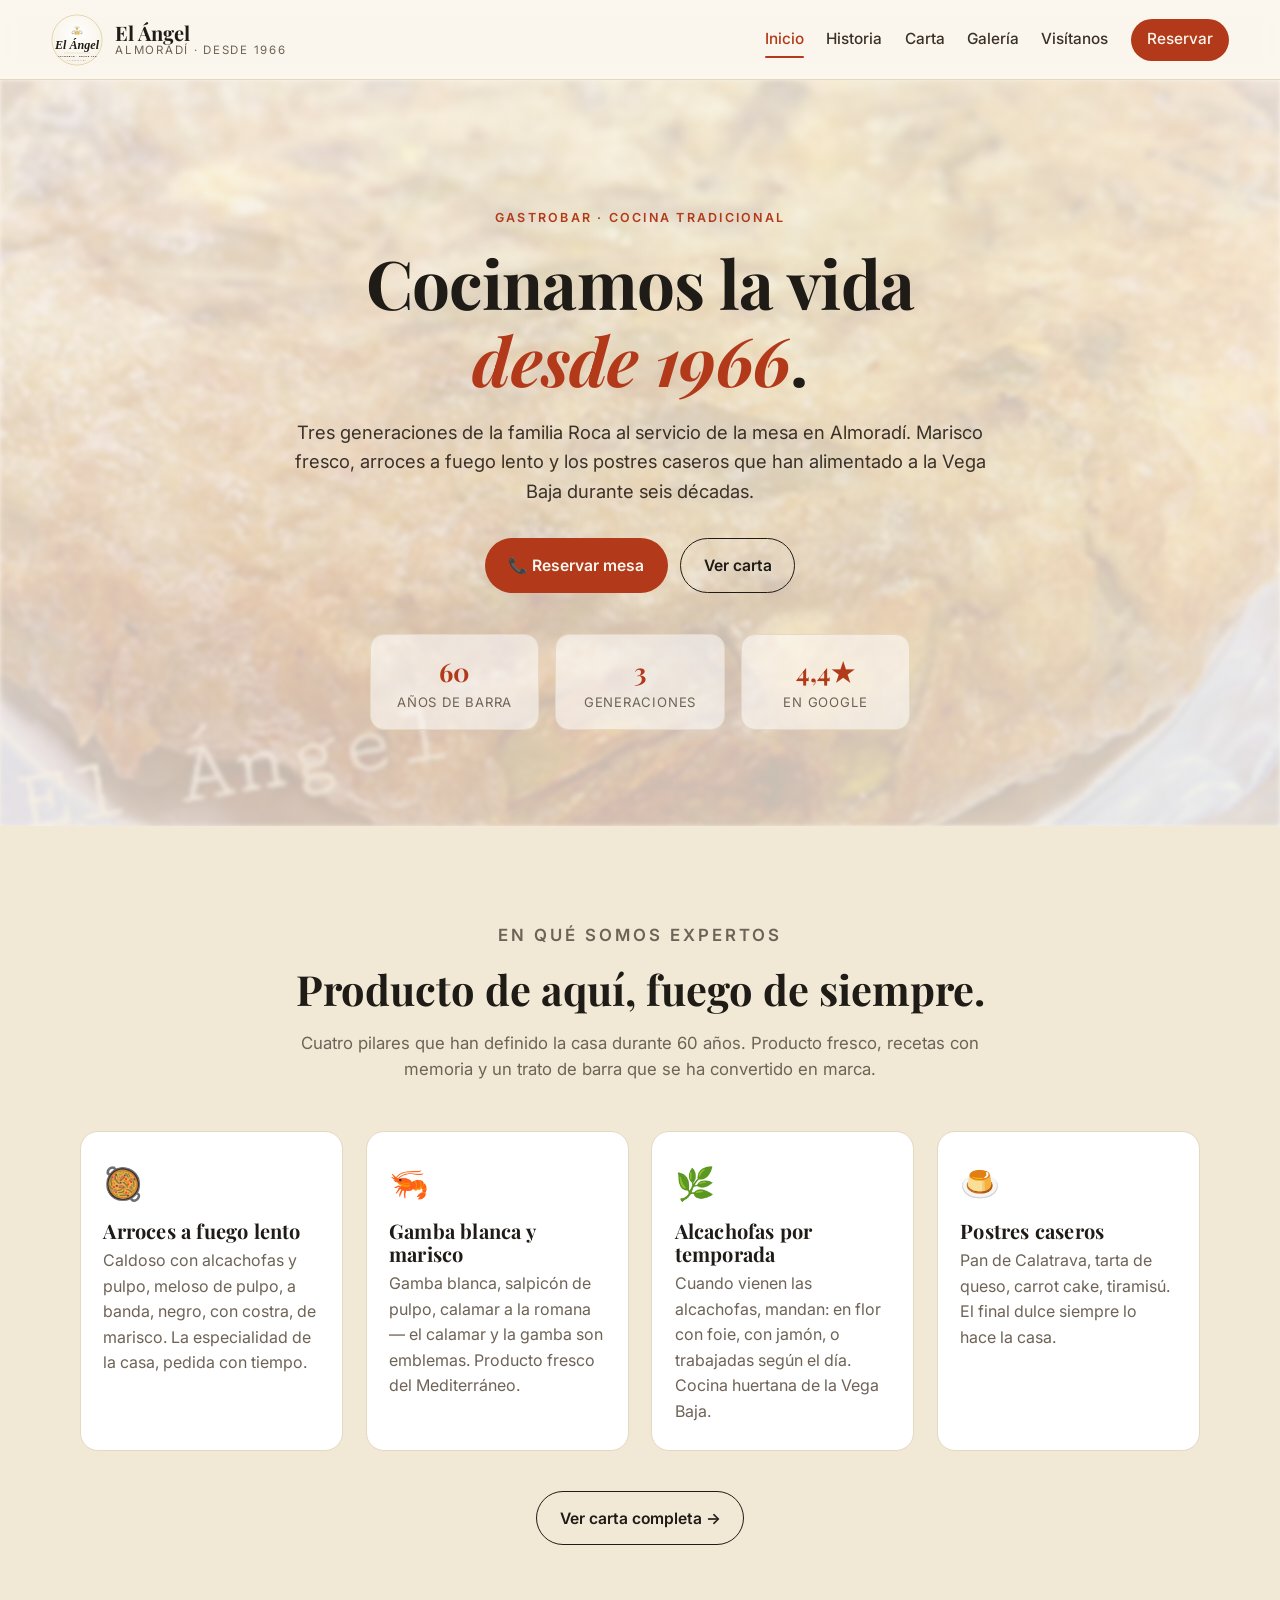
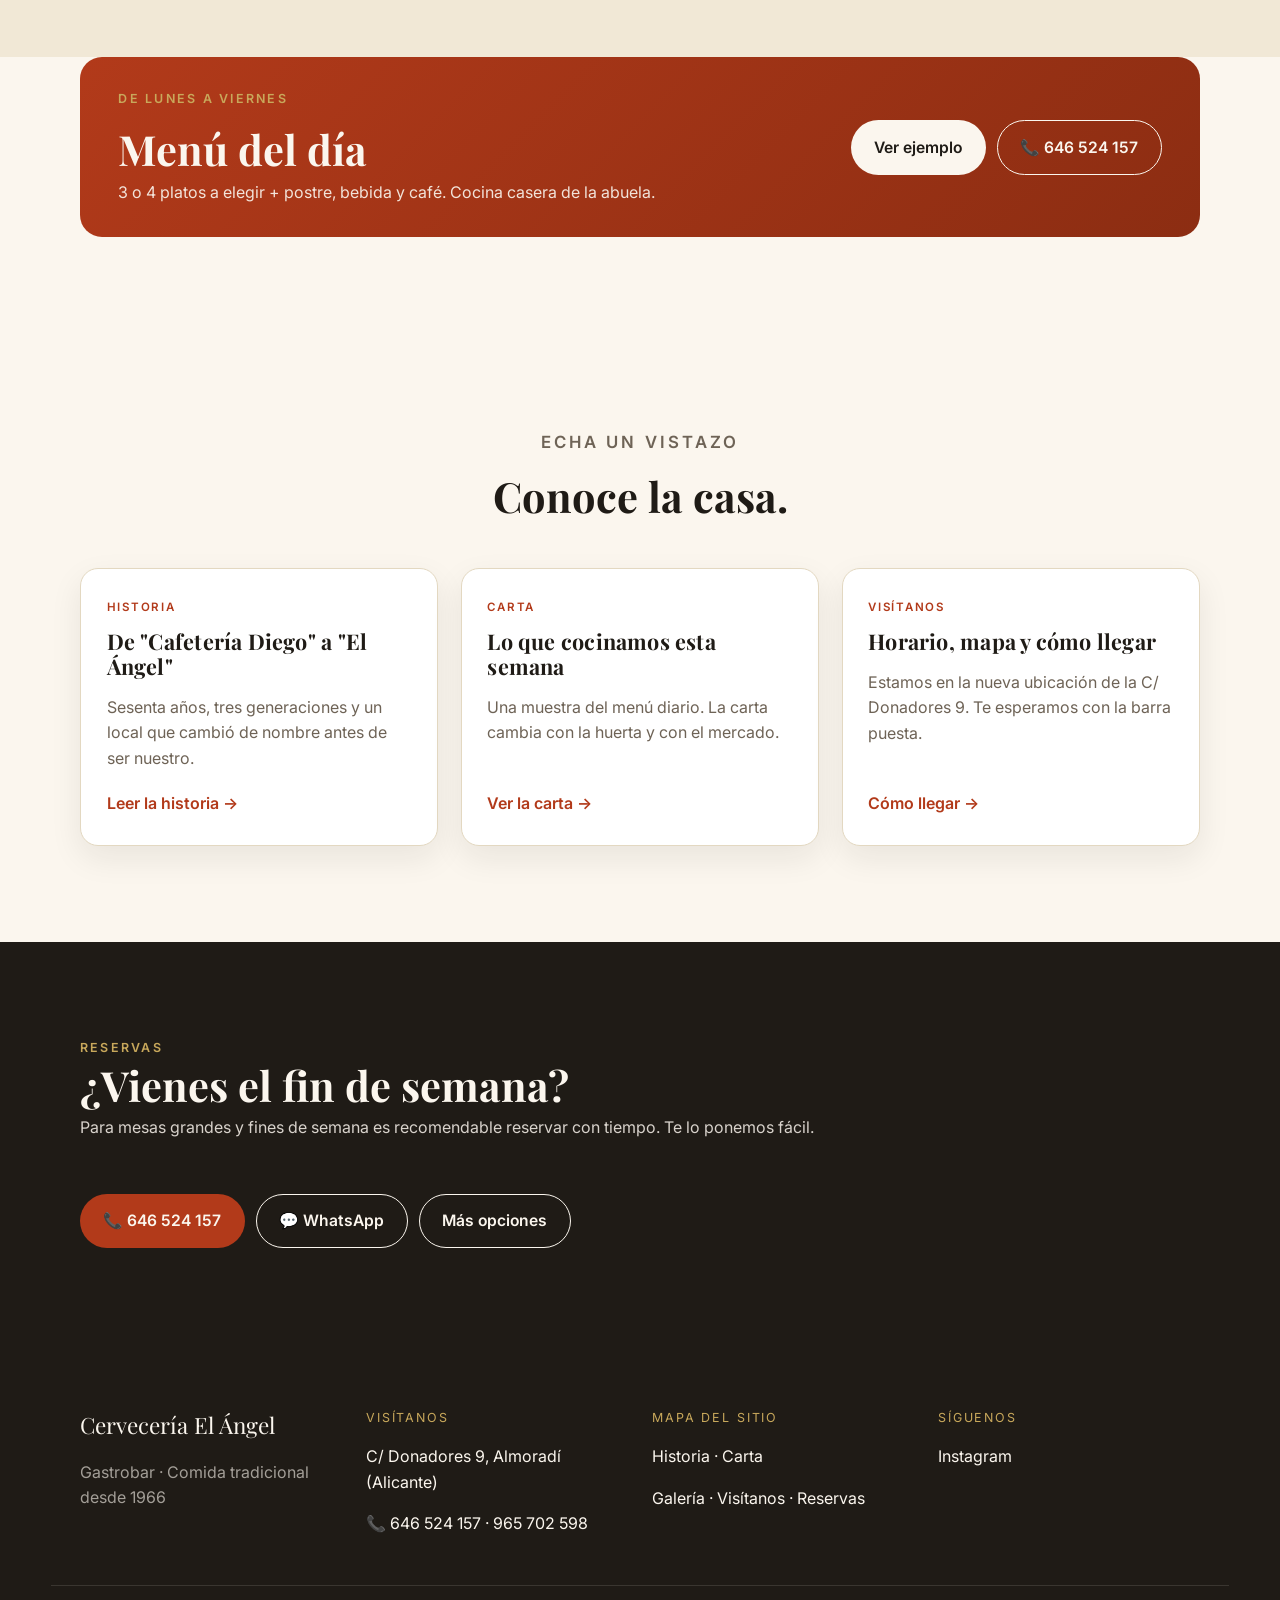
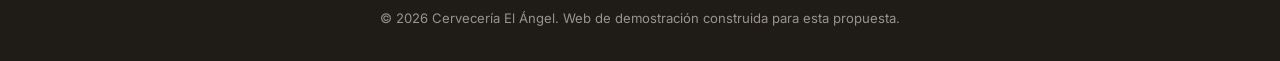
==== commit c744ce6c: "﻿feat: nuevo logo El Angel inspirado en su perfil de Instagram Circulo blanco con angelito (cabeza d" ====
--- a/index.html
+++ b/index.html
@@ -45,7 +45,7 @@
 <header class="site-header">
   <a class="brand" href="index.html" aria-label="Inicio">
     <span class="brand-mark" aria-hidden="true">
-      <svg viewBox="0 0 40 40" width="36" height="36"><circle cx="20" cy="20" r="18" fill="none" stroke="currentColor" stroke-width="1.2"/><path d="M13 26 L20 11 L27 26 Z" fill="none" stroke="currentColor" stroke-width="1.4" stroke-linejoin="round"/><circle cx="20" cy="20" r="2" fill="currentColor"/></svg>
+      <img src="assets/img/logo.svg" alt="" width="52" height="52" style="display:block;border-radius:50%">
     </span>
     <span class="brand-text">
       <span class="brand-name">El Ángel</span>
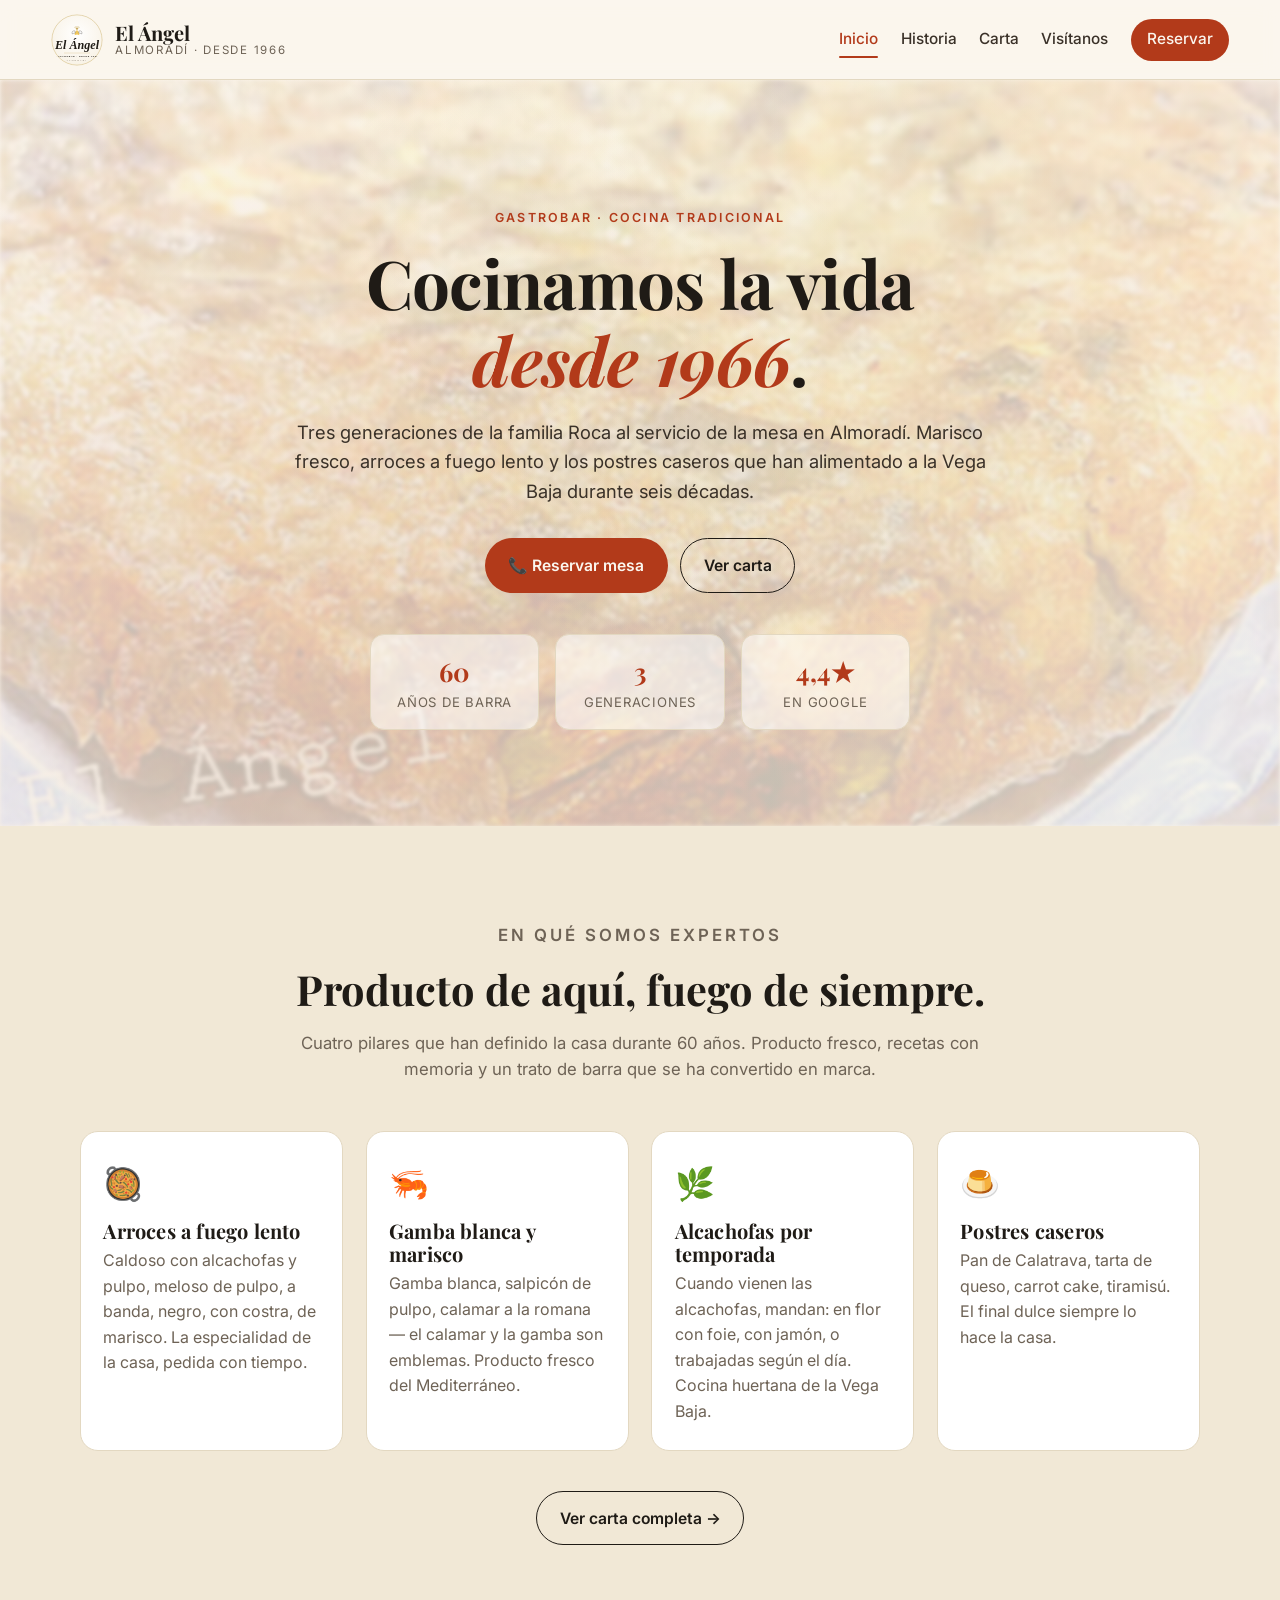
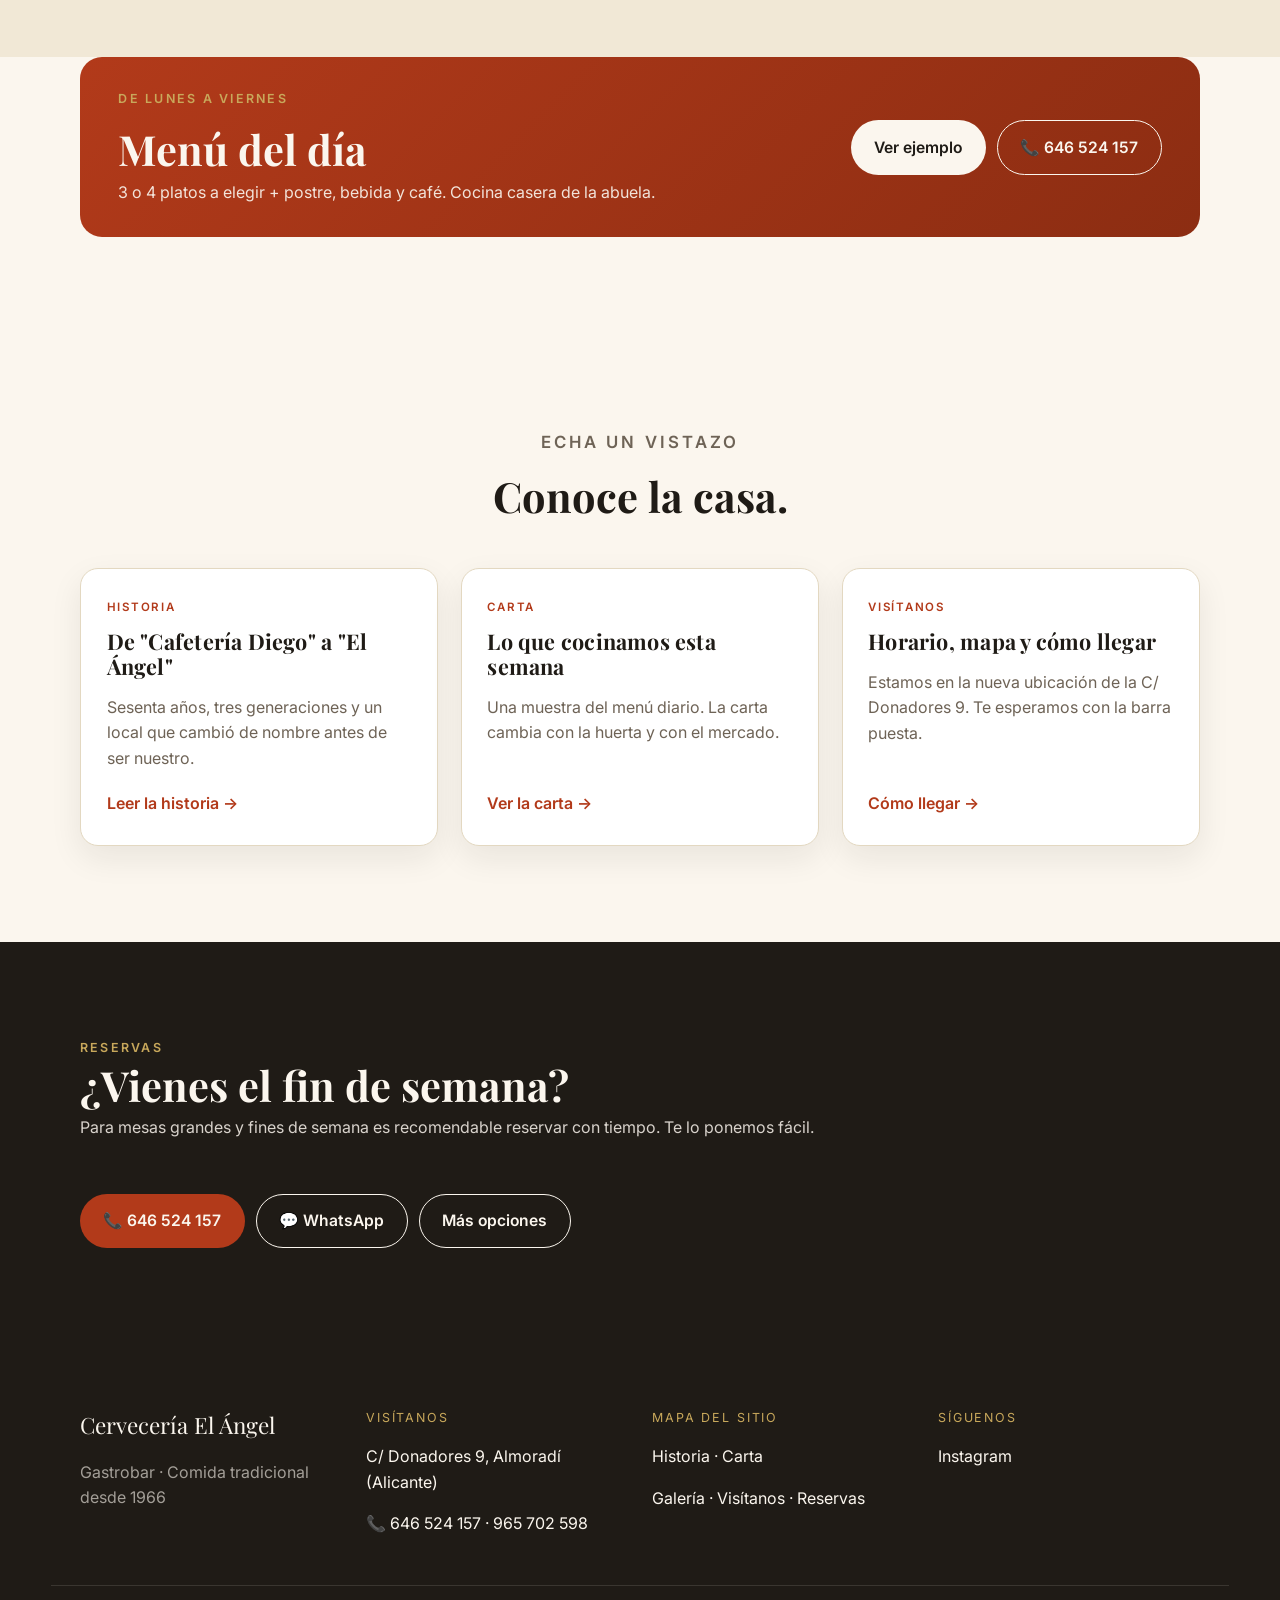
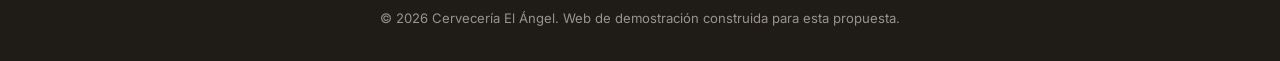
==== commit b0e1d881: "﻿feat: fusiona Carta y Galeria en una sola pagina - carta.html incluye ahora la galeria al final (an" ====
--- a/index.html
+++ b/index.html
@@ -57,7 +57,6 @@
     <a href="index.html" class="is-active">Inicio</a>
     <a href="historia.html">Historia</a>
     <a href="carta.html">Carta</a>
-    <a href="galeria.html">Galería</a>
     <a href="visitanos.html">Visítanos</a>
     <a href="reservas.html" class="nav-cta">Reservar</a>
   </nav>
--- a/assets/css/styles.css
+++ b/assets/css/styles.css
@@ -394,6 +394,61 @@
   .reserve-strip { flex-direction: column; align-items: flex-start; }
 }
 
+/* -------- Lightbox -------- */
+.lightbox {
+  position: fixed; inset: 0; z-index: 9999;
+  background: rgba(0, 0, 0, 0.92);
+  display: none; align-items: center; justify-content: center;
+  padding: 2vw; cursor: zoom-out;
+  animation: lb-fade 0.18s ease-out;
+}
+.lightbox.is-open { display: flex; }
+.lightbox-stage {
+  margin: 0; max-width: 95vw; max-height: 92vh;
+  display: flex; flex-direction: column; gap: 1rem; align-items: center;
+}
+.lightbox img {
+  max-width: 95vw; max-height: 80vh;
+  object-fit: contain;
+  box-shadow: 0 20px 60px rgba(0, 0, 0, 0.6);
+  border-radius: 4px; background: #111;
+}
+.lightbox-caption {
+  color: rgba(255, 255, 255, 0.92);
+  font-family: inherit; font-size: 0.95rem;
+  text-align: center; margin: 0; padding: 0 1rem;
+  letter-spacing: 0.02em;
+}
+.lightbox-close, .lightbox-nav {
+  position: absolute; background: rgba(255, 255, 255, 0.12);
+  color: white; border: 0; border-radius: 50%;
+  cursor: pointer; transition: background 0.15s, transform 0.15s;
+  display: flex; align-items: center; justify-content: center;
+  font-family: inherit; line-height: 1;
+}
+.lightbox-close:hover, .lightbox-nav:hover {
+  background: rgba(255, 255, 255, 0.25); transform: scale(1.05);
+}
+.lightbox-close {
+  top: 16px; right: 16px;
+  width: 44px; height: 44px; font-size: 1.6rem;
+}
+.lightbox-nav {
+  top: 50%; transform: translateY(-50%);
+  width: 52px; height: 52px; font-size: 1.8rem;
+}
+.lightbox-nav:hover { transform: translateY(-50%) scale(1.05); }
+.lightbox-prev { left: 16px; }
+.lightbox-next { right: 16px; }
+.gallery figure { cursor: zoom-in; transition: transform 0.15s; }
+.gallery figure:hover { transform: scale(1.02); }
+.gallery figure:focus-visible { outline: 3px solid var(--terracota); outline-offset: 3px; }
+@keyframes lb-fade { from { opacity: 0; } to { opacity: 1; } }
+@media (max-width: 600px) {
+  .lightbox-nav { width: 40px; height: 40px; font-size: 1.4rem; }
+  .lightbox-close { width: 38px; height: 38px; font-size: 1.4rem; top: 10px; right: 10px; }
+}
+
 /* -------- Accessibility -------- */
 @media (prefers-reduced-motion: reduce) {
   * { transition: none !important; animation: none !important; scroll-behavior: auto !important; }
